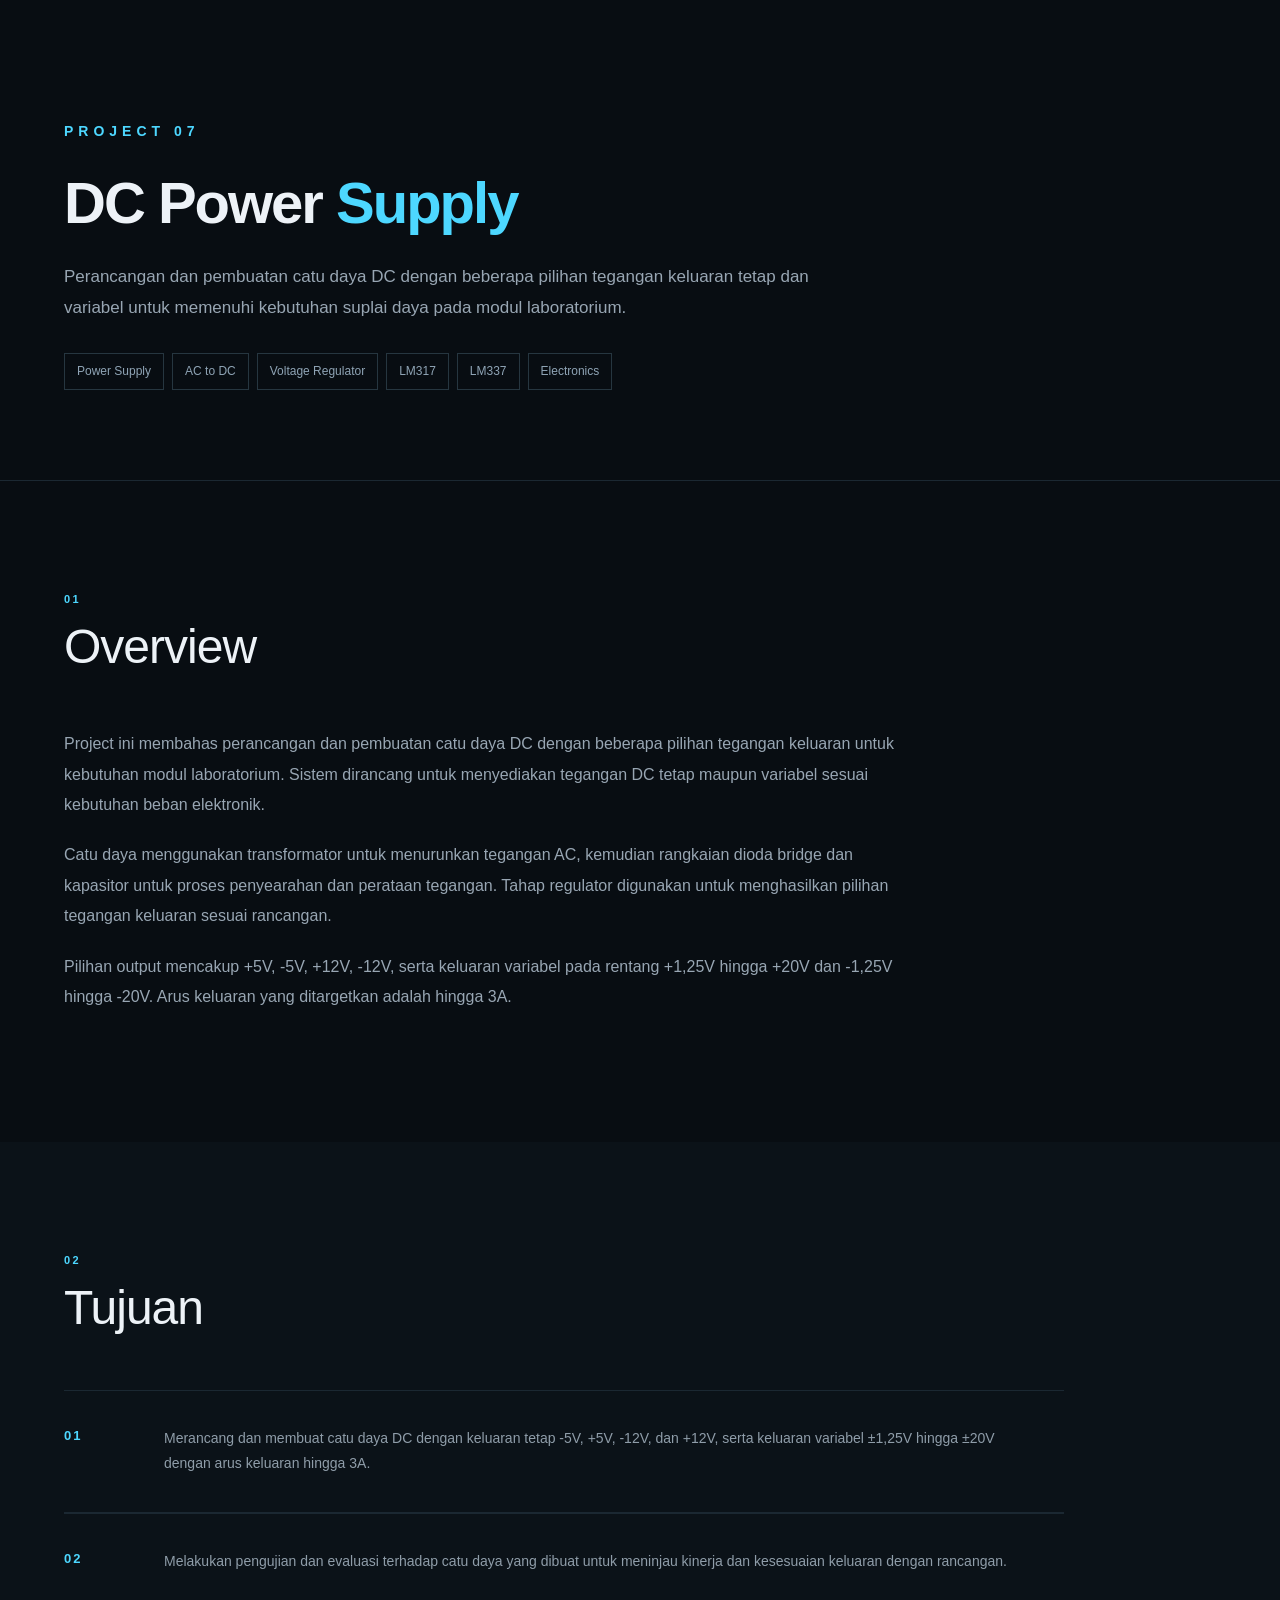
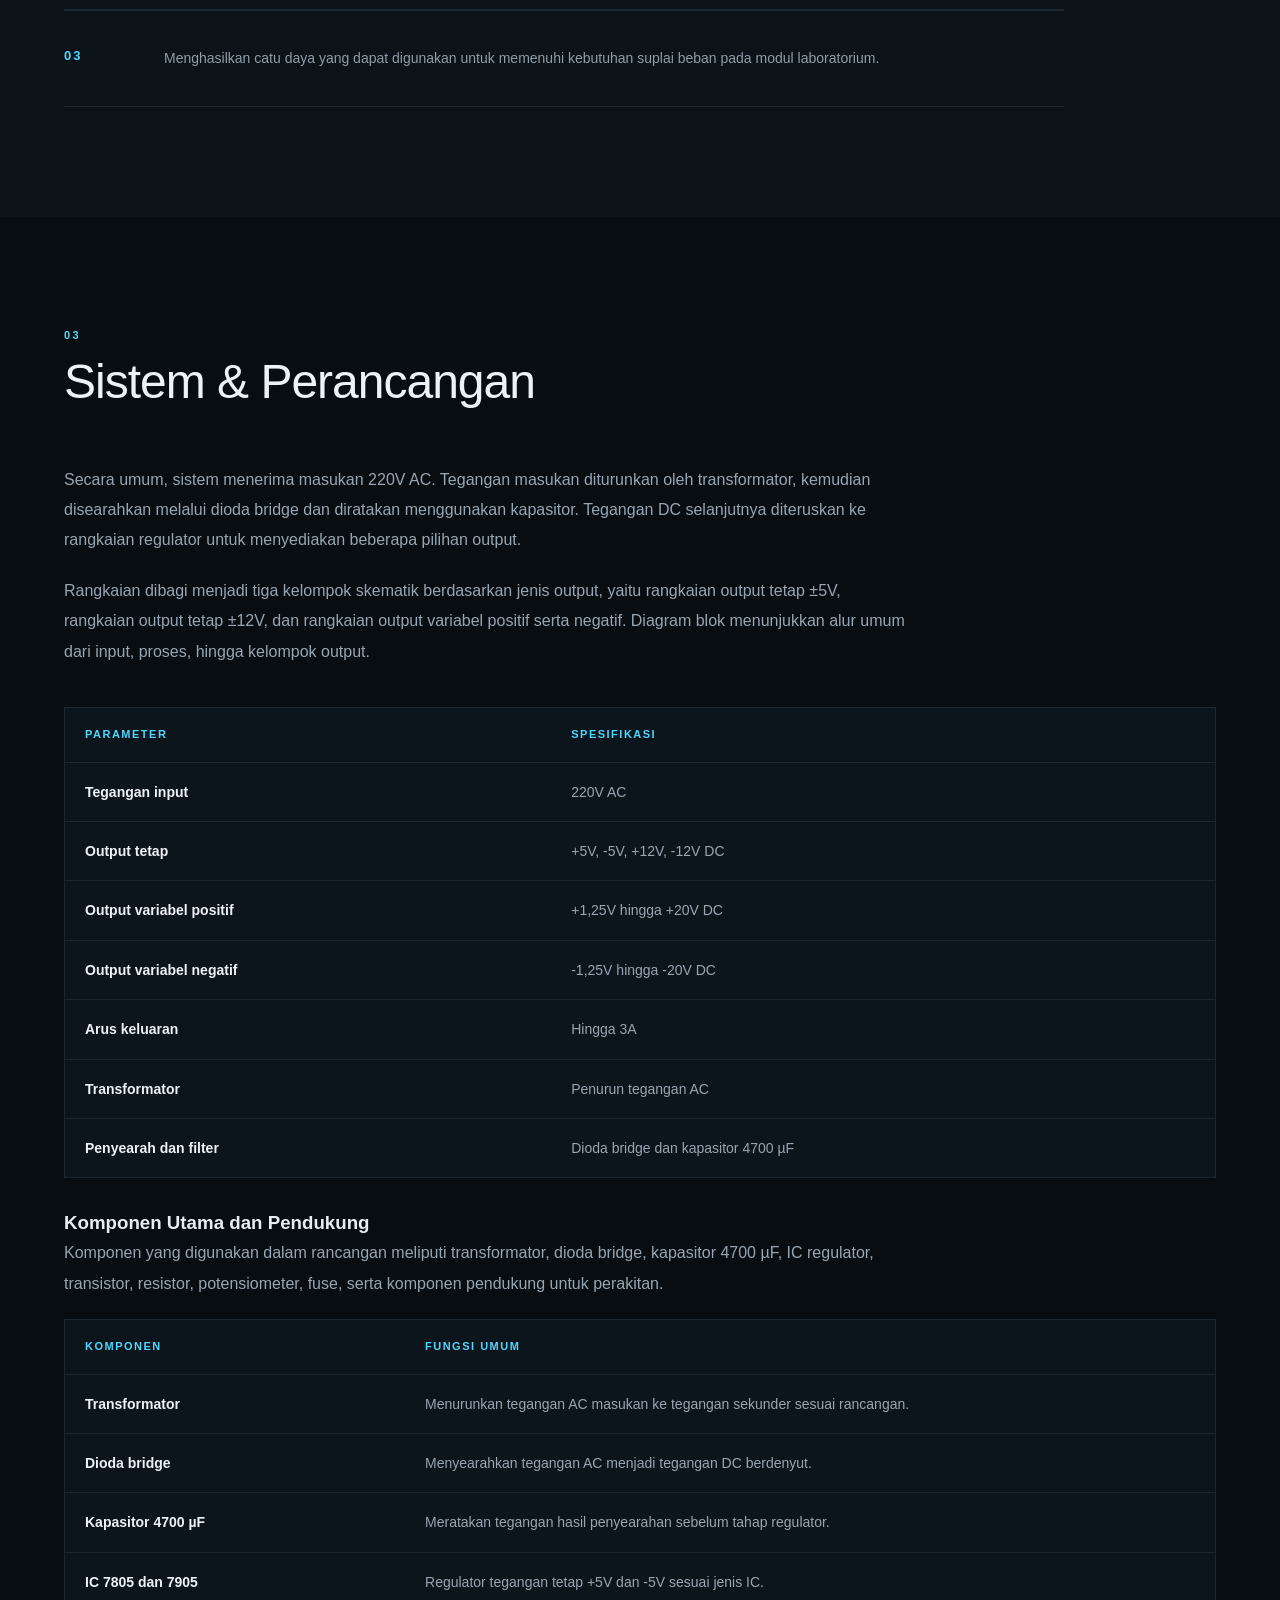
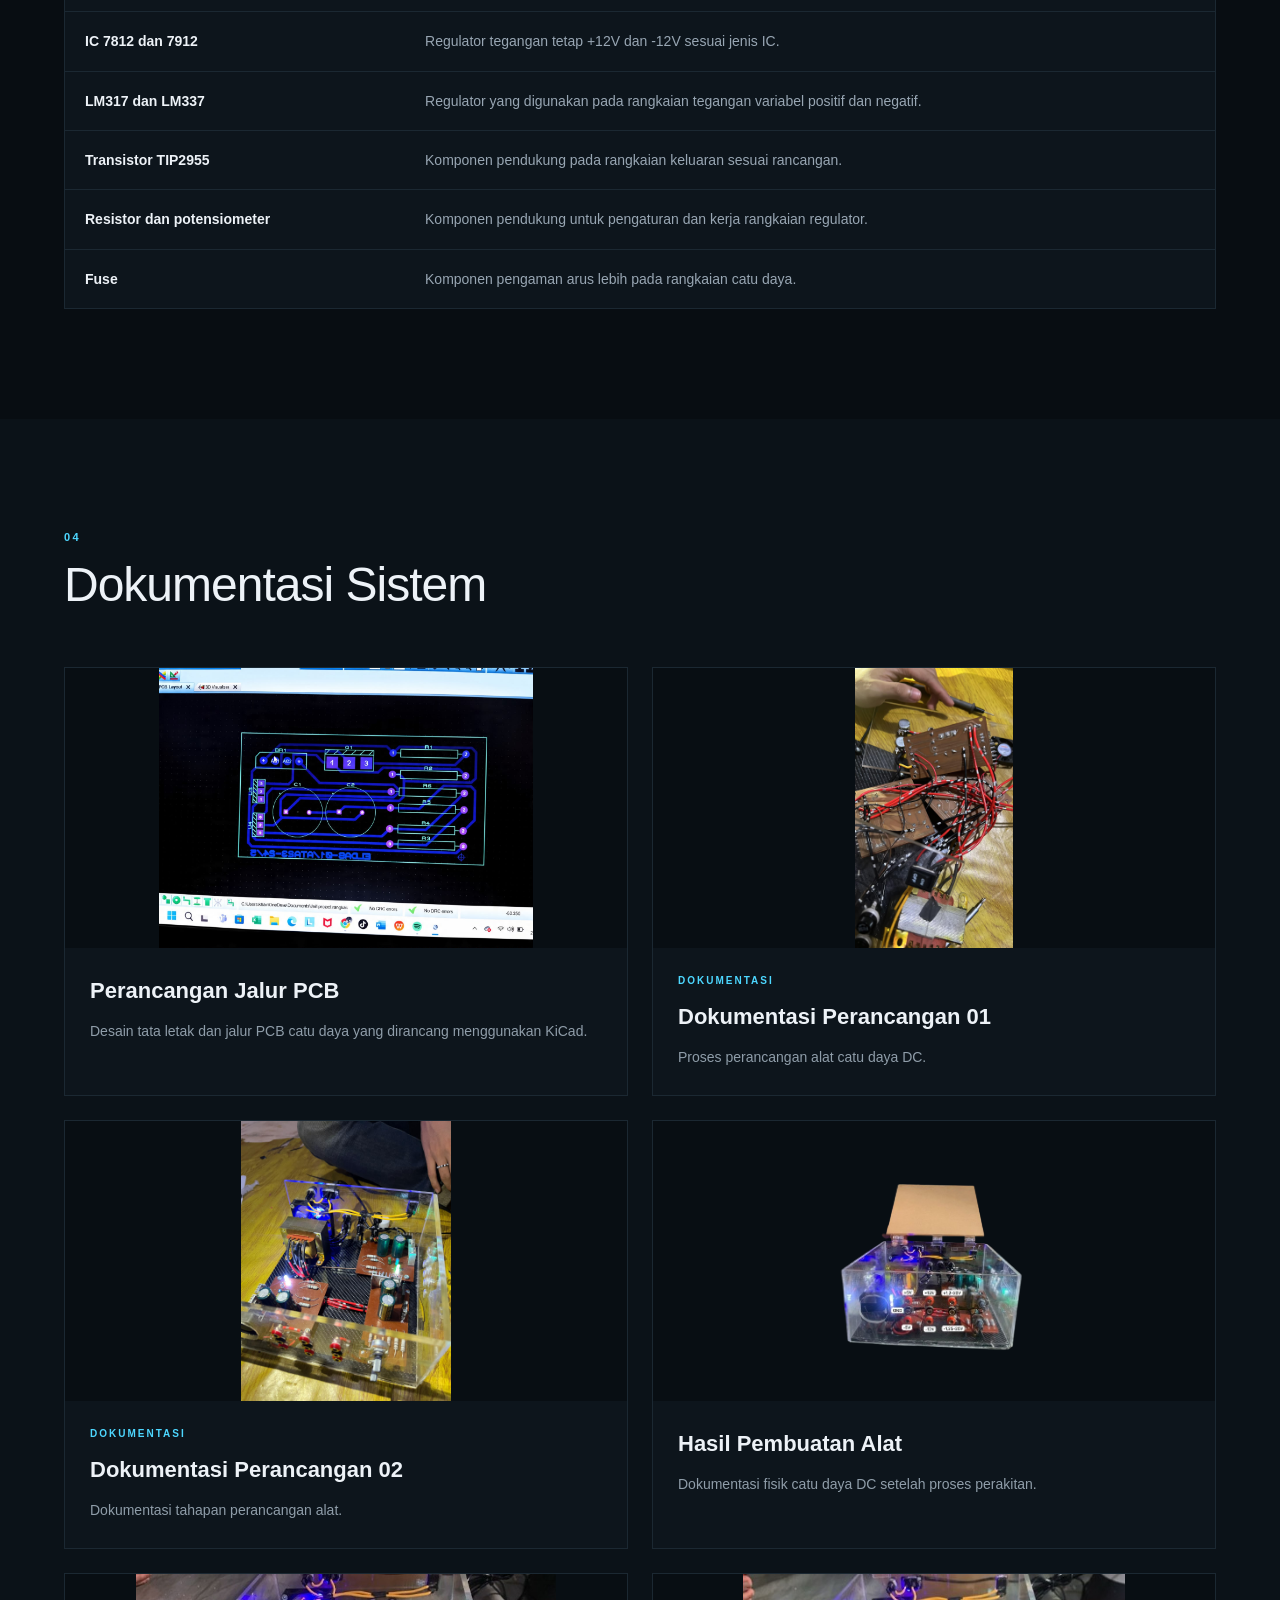
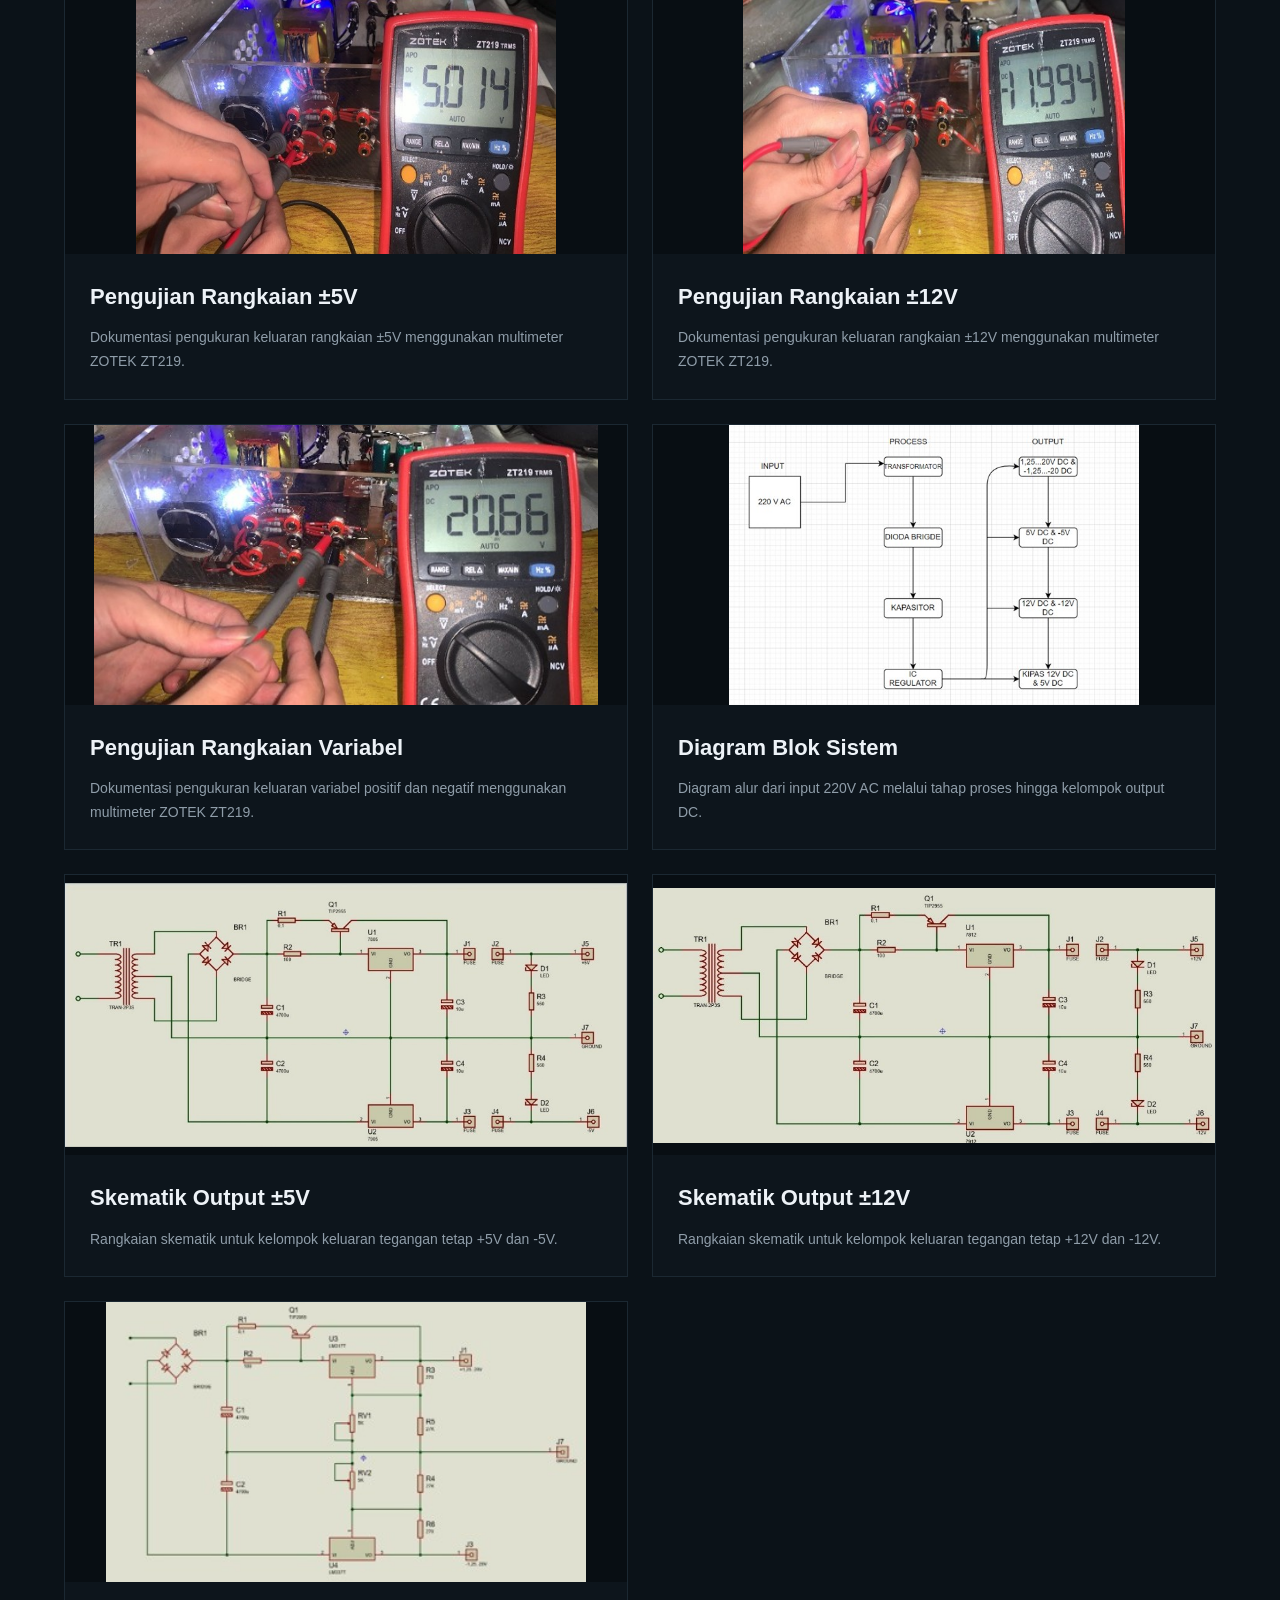
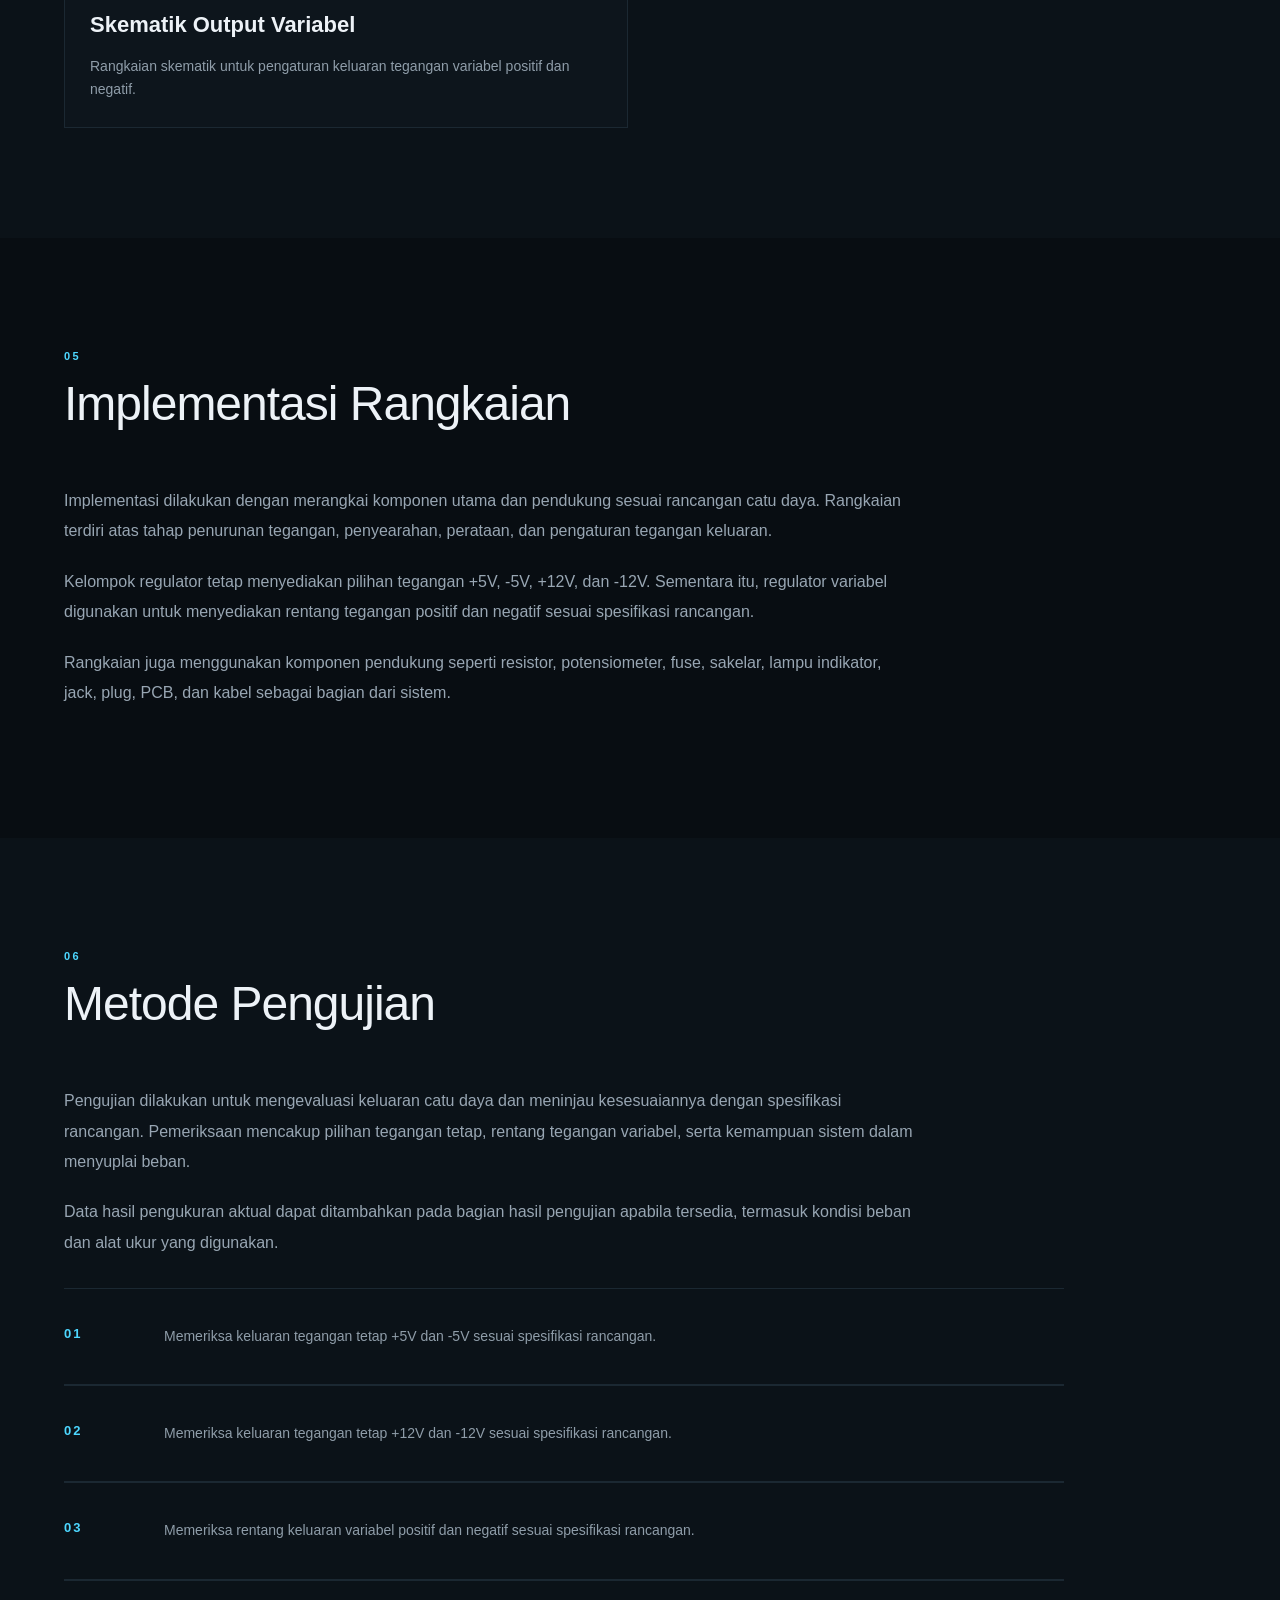
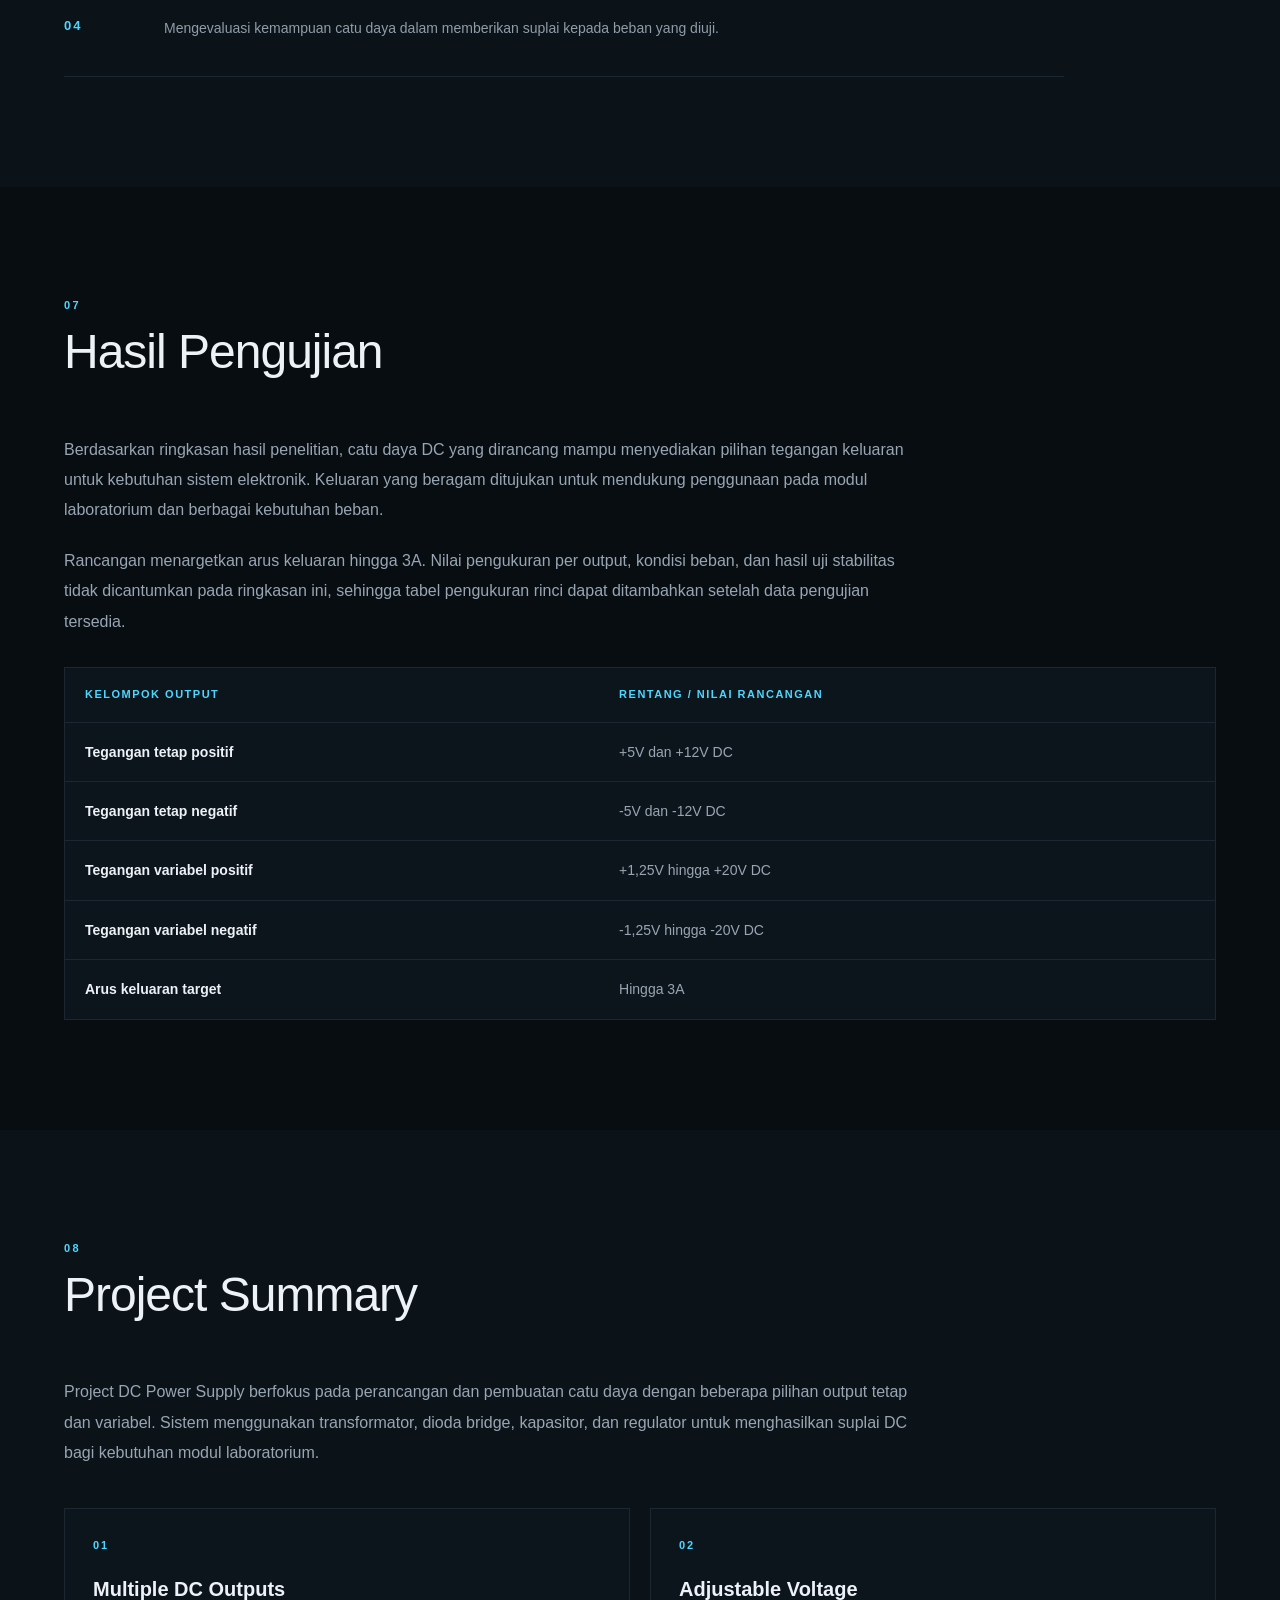
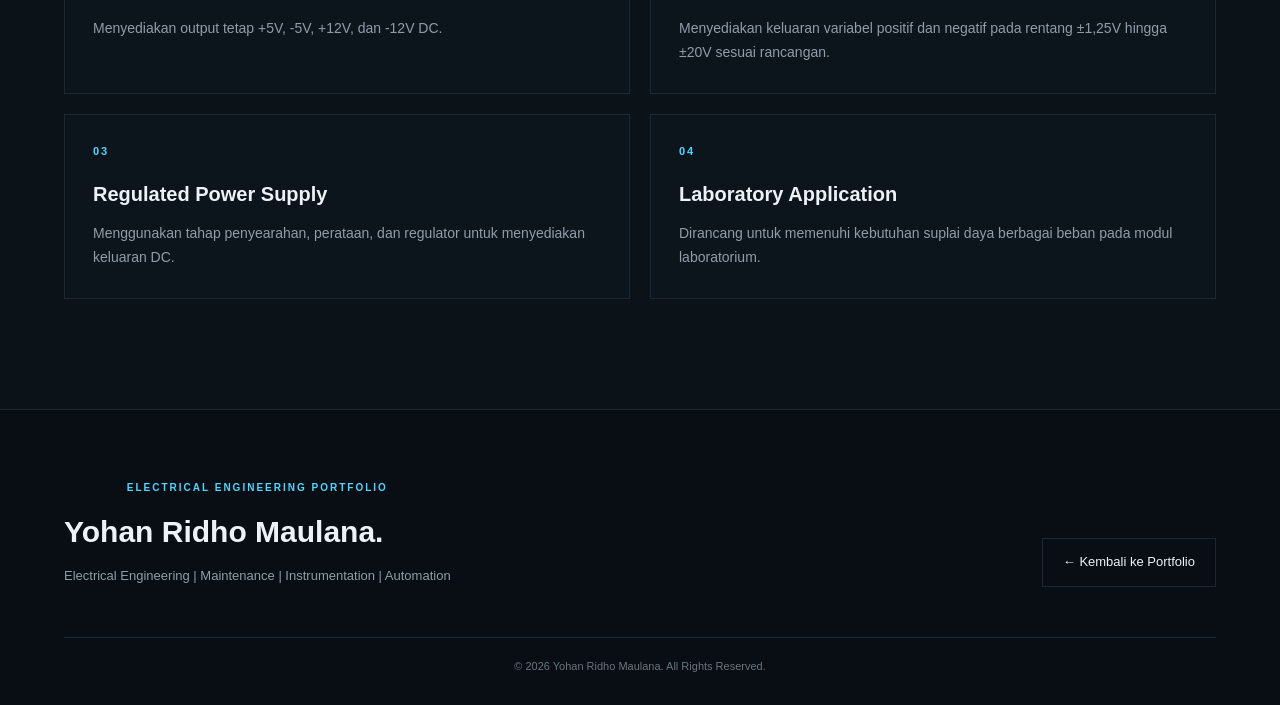
==== project-07.html @ 8fb3f078 "Upload website portfolio" ====
<!DOCTYPE html>
<html lang="id">

<head>
    <meta charset="UTF-8">
    <meta name="viewport" content="width=device-width, initial-scale=1.0">

    <title>Project 07 — DC Power Supply | Yohan Ridho Maulana</title>

    <link rel="stylesheet" href="style.css">
</head>

<body>

    <!-- PROJECT HERO -->
    <section class="project-detail-hero">
        <div class="container">

            <p class="eyebrow">PROJECT 07</p>

            <h1>
                DC Power
                <span>Supply</span>
            </h1>

            <p class="project-detail-intro">
                Perancangan dan pembuatan catu daya DC dengan beberapa
                pilihan tegangan keluaran tetap dan variabel untuk
                memenuhi kebutuhan suplai daya pada modul laboratorium.
            </p>

            <div class="project-detail-tags">
                <span>Power Supply</span>
                <span>AC to DC</span>
                <span>Voltage Regulator</span>
                <span>LM317</span>
                <span>LM337</span>
                <span>Electronics</span>
            </div>

        </div>
    </section>


    <!-- 01 OVERVIEW -->
    <section class="project-detail-section">
        <div class="container">

            <div class="section-heading">
                <p class="section-number">01</p>
                <h2>Overview</h2>
            </div>

            <div class="project-detail-content">

                <p>
                    Project ini membahas perancangan dan pembuatan catu
                    daya DC dengan beberapa pilihan tegangan keluaran
                    untuk kebutuhan modul laboratorium. Sistem dirancang
                    untuk menyediakan tegangan DC tetap maupun variabel
                    sesuai kebutuhan beban elektronik.
                </p>

                <p>
                    Catu daya menggunakan transformator untuk menurunkan
                    tegangan AC, kemudian rangkaian dioda bridge dan
                    kapasitor untuk proses penyearahan dan perataan
                    tegangan. Tahap regulator digunakan untuk menghasilkan
                    pilihan tegangan keluaran sesuai rancangan.
                </p>

                <p>
                    Pilihan output mencakup +5V, -5V, +12V, -12V, serta
                    keluaran variabel pada rentang +1,25V hingga +20V
                    dan -1,25V hingga -20V. Arus keluaran yang ditargetkan
                    adalah hingga 3A.
                </p>

            </div>

        </div>
    </section>


    <!-- 02 TUJUAN -->
    <section class="project-detail-section project-detail-dark">
        <div class="container">

            <div class="section-heading">
                <p class="section-number">02</p>
                <h2>Tujuan</h2>
            </div>

            <div class="detail-list">

                <div class="detail-item">
                    <span>01</span>
                    <p>
                        Merancang dan membuat catu daya DC dengan
                        keluaran tetap -5V, +5V, -12V, dan +12V,
                        serta keluaran variabel ±1,25V hingga ±20V
                        dengan arus keluaran hingga 3A.
                    </p>
                </div>

                <div class="detail-item">
                    <span>02</span>
                    <p>
                        Melakukan pengujian dan evaluasi terhadap
                        catu daya yang dibuat untuk meninjau kinerja
                        dan kesesuaian keluaran dengan rancangan.
                    </p>
                </div>

                <div class="detail-item">
                    <span>03</span>
                    <p>
                        Menghasilkan catu daya yang dapat digunakan
                        untuk memenuhi kebutuhan suplai beban pada
                        modul laboratorium.
                    </p>
                </div>

            </div>

        </div>
    </section>


    <!-- 03 SISTEM & PERANCANGAN -->
    <section class="project-detail-section">
        <div class="container">

            <div class="section-heading">
                <p class="section-number">03</p>
                <h2>Sistem & Perancangan</h2>
            </div>

            <div class="project-detail-content">

                <p>
                    Secara umum, sistem menerima masukan 220V AC.
                    Tegangan masukan diturunkan oleh transformator,
                    kemudian disearahkan melalui dioda bridge dan
                    diratakan menggunakan kapasitor. Tegangan DC
                    selanjutnya diteruskan ke rangkaian regulator
                    untuk menyediakan beberapa pilihan output.
                </p>

                <p>
                    Rangkaian dibagi menjadi tiga kelompok skematik
                    berdasarkan jenis output, yaitu rangkaian output
                    tetap ±5V, rangkaian output tetap ±12V, dan
                    rangkaian output variabel positif serta negatif.
                    Diagram blok menunjukkan alur umum dari input,
                    proses, hingga kelompok output.
                </p>

            </div>

            <div class="parameter-table-wrapper" style="margin-top: 40px;">
                <table class="parameter-table">

                    <thead>
                        <tr>
                            <th>Parameter</th>
                            <th>Spesifikasi</th>
                        </tr>
                    </thead>

                    <tbody>
                        <tr>
                            <td>Tegangan input</td>
                            <td>220V AC</td>
                        </tr>

                        <tr>
                            <td>Output tetap</td>
                            <td>+5V, -5V, +12V, -12V DC</td>
                        </tr>

                        <tr>
                            <td>Output variabel positif</td>
                            <td>+1,25V hingga +20V DC</td>
                        </tr>

                        <tr>
                            <td>Output variabel negatif</td>
                            <td>-1,25V hingga -20V DC</td>
                        </tr>

                        <tr>
                            <td>Arus keluaran</td>
                            <td>Hingga 3A</td>
                        </tr>

                        <tr>
                            <td>Transformator</td>
                            <td>Penurun tegangan AC</td>
                        </tr>

                        <tr>
                            <td>Penyearah dan filter</td>
                            <td>Dioda bridge dan kapasitor 4700 µF</td>
                        </tr>

                    </tbody>

                </table>
            </div>

            <div class="project-detail-content" style="margin-top: 30px;">
                <h3>Komponen Utama dan Pendukung</h3>

                <p>
                    Komponen yang digunakan dalam rancangan meliputi
                    transformator, dioda bridge, kapasitor 4700 µF,
                    IC regulator, transistor, resistor, potensiometer,
                    fuse, serta komponen pendukung untuk perakitan.
                </p>
            </div>

            <div class="parameter-table-wrapper" style="margin-top: 20px;">
                <table class="parameter-table">

                    <thead>
                        <tr>
                            <th>Komponen</th>
                            <th>Fungsi Umum</th>
                        </tr>
                    </thead>

                    <tbody>
                        <tr>
                            <td>Transformator</td>
                            <td>
                                Menurunkan tegangan AC masukan ke
                                tegangan sekunder sesuai rancangan.
                            </td>
                        </tr>

                        <tr>
                            <td>Dioda bridge</td>
                            <td>
                                Menyearahkan tegangan AC menjadi
                                tegangan DC berdenyut.
                            </td>
                        </tr>

                        <tr>
                            <td>Kapasitor 4700 µF</td>
                            <td>
                                Meratakan tegangan hasil penyearahan
                                sebelum tahap regulator.
                            </td>
                        </tr>

                        <tr>
                            <td>IC 7805 dan 7905</td>
                            <td>
                                Regulator tegangan tetap +5V dan -5V
                                sesuai jenis IC.
                            </td>
                        </tr>

                        <tr>
                            <td>IC 7812 dan 7912</td>
                            <td>
                                Regulator tegangan tetap +12V dan -12V
                                sesuai jenis IC.
                            </td>
                        </tr>

                        <tr>
                            <td>LM317 dan LM337</td>
                            <td>
                                Regulator yang digunakan pada
                                rangkaian tegangan variabel positif
                                dan negatif.
                            </td>
                        </tr>

                        <tr>
                            <td>Transistor TIP2955</td>
                            <td>
                                Komponen pendukung pada rangkaian
                                keluaran sesuai rancangan.
                            </td>
                        </tr>

                        <tr>
                            <td>Resistor dan potensiometer</td>
                            <td>
                                Komponen pendukung untuk pengaturan
                                dan kerja rangkaian regulator.
                            </td>
                        </tr>

                        <tr>
                            <td>Fuse</td>
                            <td>
                                Komponen pengaman arus lebih pada
                                rangkaian catu daya.
                            </td>
                        </tr>

                    </tbody>

                </table>
            </div>

        </div>
    </section>


    <!-- 04 DOKUMENTASI SISTEM -->
    <section class="project-detail-section project-detail-dark">
        <div class="container">

            <div class="section-heading">
                <p class="section-number">04</p>
                <h2>Dokumentasi Sistem</h2>
            </div>

            <div class="documentation-grid">
<!-- DESAIN JALUR PCB KICAD -->
<div class="documentation-card">
    <div class="documentation-image">
        <img
            src="images/project07/pcb-layout-kicad.jpeg"
            alt="Perancangan jalur PCB catu daya menggunakan KiCad"
        >
    </div>

    <div class="documentation-info">
        <h3>Perancangan Jalur PCB</h3>
        <p>
            Desain tata letak dan jalur PCB catu daya yang
            dirancang menggunakan KiCad.
        </p>
    </div>
</div>

<!-- DOKUMENTASI PERANCANGAN -->
<div class="documentation-card">
    <div class="documentation-image">
        <img
            src="images/project07/dokumentasi-perancangan-1.jpeg"
            alt="Dokumentasi Perancangan 01"
        >
    </div>
    <div class="documentation-info">
        <span>DOKUMENTASI</span>
        <h3>Dokumentasi Perancangan 01</h3>
        <p>Proses perancangan alat catu daya DC.</p>
    </div>
</div>

<div class="documentation-card">
    <div class="documentation-image">
        <img
            src="images/project07/dokumentasi-perancangan-2.jpeg"
            alt="Dokumentasi Perancangan 02"
        >
    </div>
    <div class="documentation-info">
        <span>DOKUMENTASI</span>
        <h3>Dokumentasi Perancangan 02</h3>
        <p>Dokumentasi tahapan perancangan alat.</p>
    </div>
</div>

<!-- FOTO ALAT -->
<div class="documentation-card">
    <div class="documentation-image">
        <img
            src="images/project07/alat-catu-daya.png"
            alt="Foto alat catu daya DC yang telah dibuat"
        >
    </div>

    <div class="documentation-info">
        <h3>Hasil Pembuatan Alat</h3>
        <p>
            Dokumentasi fisik catu daya DC setelah proses
            perakitan.
        </p>
    </div>
</div>

<!-- PENGUJIAN RANGKAIAN 1 -->
<div class="documentation-card">
    <div class="documentation-image">
        <img
            src="images/project07/uji-rangkaian-5v.jpg"
            alt="Pengujian output rangkaian catu daya dengan multimeter ZOTEK ZT219"
        >
    </div>

    <div class="documentation-info">
        <h3>Pengujian Rangkaian ±5V</h3>
        <p>
            Dokumentasi pengukuran keluaran rangkaian ±5V
            menggunakan multimeter ZOTEK ZT219.
        </p>
    </div>
</div>

<!-- PENGUJIAN RANGKAIAN 2 -->
<div class="documentation-card">
    <div class="documentation-image">
        <img
            src="images/project07/uji-rangkaian-12v.jpg"
            alt="Pengujian output rangkaian catu daya dengan multimeter ZOTEK ZT219"
        >
    </div>

    <div class="documentation-info">
        <h3>Pengujian Rangkaian ±12V</h3>
        <p>
            Dokumentasi pengukuran keluaran rangkaian ±12V
            menggunakan multimeter ZOTEK ZT219.
        </p>
    </div>
</div>

<!-- PENGUJIAN RANGKAIAN 3 -->
<div class="documentation-card">
    <div class="documentation-image">
        <img
            src="images/project07/uji-rangkaian-variabel.jpg"
            alt="Pengujian output variabel catu daya dengan multimeter ZOTEK ZT219"
        >
    </div>

    <div class="documentation-info">
        <h3>Pengujian Rangkaian Variabel</h3>
        <p>
            Dokumentasi pengukuran keluaran variabel positif
            dan negatif menggunakan multimeter ZOTEK ZT219.
        </p>
    </div>
</div>
                <!-- DIAGRAM BLOK -->
                <div class="documentation-card">
                    <div class="documentation-image">
                        <img
                            src="images/project07/diagram-blok-catu-daya.jpg"
                            alt="Diagram blok sistem catu daya DC"
                        >
                    </div>

                    <div class="documentation-info">
                        <h3>Diagram Blok Sistem</h3>
                        <p>
                            Diagram alur dari input 220V AC melalui
                            tahap proses hingga kelompok output DC.
                        </p>
                    </div>
                </div>

                <!-- SKEMATIK 1 -->
                <div class="documentation-card">
                    <div class="documentation-image">
                        <img
                            src="images/project07/skematik-output-5v.jpg"
                            alt="Skematik rangkaian output tetap plus dan minus 5 volt"
                        >
                    </div>

                    <div class="documentation-info">
                        <h3>Skematik Output ±5V</h3>
                        <p>
                            Rangkaian skematik untuk kelompok keluaran
                            tegangan tetap +5V dan -5V.
                        </p>
                    </div>
                </div>

                <!-- SKEMATIK 2 -->
                <div class="documentation-card">
                    <div class="documentation-image">
                        <img
                            src="images/project07/skematik-output-12v.jpg"
                            alt="Skematik rangkaian output tetap plus dan minus 12 volt"
                        >
                    </div>

                    <div class="documentation-info">
                        <h3>Skematik Output ±12V</h3>
                        <p>
                            Rangkaian skematik untuk kelompok keluaran
                            tegangan tetap +12V dan -12V.
                        </p>
                    </div>
                </div>

                <!-- SKEMATIK 3 -->
                <div class="documentation-card">
                    <div class="documentation-image">
                        <img
                            src="images/project07/skematik-output-variabel.jpg"
                            alt="Skematik rangkaian output tegangan variabel positif dan negatif"
                        >
                    </div>

                    <div class="documentation-info">
                        <h3>Skematik Output Variabel</h3>
                        <p>
                            Rangkaian skematik untuk pengaturan
                            keluaran tegangan variabel positif
                            dan negatif.
                        </p>
                    </div>
                </div>

            </div>

        </div>
    </section>


    <!-- 05 IMPLEMENTASI -->
    <section class="project-detail-section">
        <div class="container">

            <div class="section-heading">
                <p class="section-number">05</p>
                <h2>Implementasi Rangkaian</h2>
            </div>

            <div class="project-detail-content">

                <p>
                    Implementasi dilakukan dengan merangkai komponen
                    utama dan pendukung sesuai rancangan catu daya.
                    Rangkaian terdiri atas tahap penurunan tegangan,
                    penyearahan, perataan, dan pengaturan tegangan
                    keluaran.
                </p>

                <p>
                    Kelompok regulator tetap menyediakan pilihan
                    tegangan +5V, -5V, +12V, dan -12V. Sementara itu,
                    regulator variabel digunakan untuk menyediakan
                    rentang tegangan positif dan negatif sesuai
                    spesifikasi rancangan.
                </p>

                <p>
                    Rangkaian juga menggunakan komponen pendukung
                    seperti resistor, potensiometer, fuse, sakelar,
                    lampu indikator, jack, plug, PCB, dan kabel
                    sebagai bagian dari sistem.
                </p>

            </div>

        </div>
    </section>


    <!-- 06 METODE PENGUJIAN -->
    <section class="project-detail-section project-detail-dark">
        <div class="container">

            <div class="section-heading">
                <p class="section-number">06</p>
                <h2>Metode Pengujian</h2>
            </div>

            <div class="project-detail-content">

                <p>
                    Pengujian dilakukan untuk mengevaluasi keluaran
                    catu daya dan meninjau kesesuaiannya dengan
                    spesifikasi rancangan. Pemeriksaan mencakup
                    pilihan tegangan tetap, rentang tegangan variabel,
                    serta kemampuan sistem dalam menyuplai beban.
                </p>

                <p>
                    Data hasil pengukuran aktual dapat ditambahkan
                    pada bagian hasil pengujian apabila tersedia,
                    termasuk kondisi beban dan alat ukur yang digunakan.
                </p>

            </div>

            <div class="detail-list" style="margin-top: 30px;">

                <div class="detail-item">
                    <span>01</span>
                    <p>
                        Memeriksa keluaran tegangan tetap +5V dan -5V
                        sesuai spesifikasi rancangan.
                    </p>
                </div>

                <div class="detail-item">
                    <span>02</span>
                    <p>
                        Memeriksa keluaran tegangan tetap +12V dan -12V
                        sesuai spesifikasi rancangan.
                    </p>
                </div>

                <div class="detail-item">
                    <span>03</span>
                    <p>
                        Memeriksa rentang keluaran variabel positif
                        dan negatif sesuai spesifikasi rancangan.
                    </p>
                </div>

                <div class="detail-item">
                    <span>04</span>
                    <p>
                        Mengevaluasi kemampuan catu daya dalam
                        memberikan suplai kepada beban yang diuji.
                    </p>
                </div>

            </div>

        </div>
    </section>


    <!-- 07 HASIL PENGUJIAN -->
    <section class="project-detail-section">
        <div class="container">

            <div class="section-heading">
                <p class="section-number">07</p>
                <h2>Hasil Pengujian</h2>
            </div>

            <div class="project-detail-content">

                <p>
                    Berdasarkan ringkasan hasil penelitian, catu daya
                    DC yang dirancang mampu menyediakan pilihan
                    tegangan keluaran untuk kebutuhan sistem elektronik.
                    Keluaran yang beragam ditujukan untuk mendukung
                    penggunaan pada modul laboratorium dan berbagai
                    kebutuhan beban.
                </p>

                <p>
                    Rancangan menargetkan arus keluaran hingga 3A.
                    Nilai pengukuran per output, kondisi beban, dan
                    hasil uji stabilitas tidak dicantumkan pada
                    ringkasan ini, sehingga tabel pengukuran rinci
                    dapat ditambahkan setelah data pengujian tersedia.
                </p>

            </div>

            <div class="parameter-table-wrapper" style="margin-top: 30px;">
                <table class="parameter-table">

                    <thead>
                        <tr>
                            <th>Kelompok Output</th>
                            <th>Rentang / Nilai Rancangan</th>
                        </tr>
                    </thead>

                    <tbody>
                        <tr>
                            <td>Tegangan tetap positif</td>
                            <td>+5V dan +12V DC</td>
                        </tr>

                        <tr>
                            <td>Tegangan tetap negatif</td>
                            <td>-5V dan -12V DC</td>
                        </tr>

                        <tr>
                            <td>Tegangan variabel positif</td>
                            <td>+1,25V hingga +20V DC</td>
                        </tr>

                        <tr>
                            <td>Tegangan variabel negatif</td>
                            <td>-1,25V hingga -20V DC</td>
                        </tr>

                        <tr>
                            <td>Arus keluaran target</td>
                            <td>Hingga 3A</td>
                        </tr>
                    </tbody>

                </table>
            </div>

        </div>
    </section>


    <!-- 08 PROJECT SUMMARY -->
    <section class="project-detail-section project-detail-dark">
        <div class="container">

            <div class="section-heading">
                <p class="section-number">08</p>
                <h2>Project Summary</h2>
            </div>

            <div class="project-detail-content">

                <p>
                    Project DC Power Supply berfokus pada perancangan
                    dan pembuatan catu daya dengan beberapa pilihan
                    output tetap dan variabel. Sistem menggunakan
                    transformator, dioda bridge, kapasitor, dan
                    regulator untuk menghasilkan suplai DC bagi
                    kebutuhan modul laboratorium.
                </p>

            </div>

            <div class="summary-points">

                <div class="summary-point">
                    <span>01</span>
                    <div>
                        <h3>Multiple DC Outputs</h3>
                        <p>
                            Menyediakan output tetap +5V, -5V,
                            +12V, dan -12V DC.
                        </p>
                    </div>
                </div>

                <div class="summary-point">
                    <span>02</span>
                    <div>
                        <h3>Adjustable Voltage</h3>
                        <p>
                            Menyediakan keluaran variabel positif
                            dan negatif pada rentang ±1,25V hingga
                            ±20V sesuai rancangan.
                        </p>
                    </div>
                </div>

                <div class="summary-point">
                    <span>03</span>
                    <div>
                        <h3>Regulated Power Supply</h3>
                        <p>
                            Menggunakan tahap penyearahan,
                            perataan, dan regulator untuk
                            menyediakan keluaran DC.
                        </p>
                    </div>
                </div>

                <div class="summary-point">
                    <span>04</span>
                    <div>
                        <h3>Laboratory Application</h3>
                        <p>
                            Dirancang untuk memenuhi kebutuhan
                            suplai daya berbagai beban pada
                            modul laboratorium.
                        </p>
                    </div>
                </div>

            </div>

        </div>
    </section>


    <!-- FOOTER -->
    <footer class="project-footer">
        <div class="container">

            <div class="project-footer-content">

                <div>
                    <p class="project-footer-label">
                        ELECTRICAL ENGINEERING PORTFOLIO
                    </p>

                    <h2>
                        Yohan Ridho Maulana.
                    </h2>

                    <p>
                        Electrical Engineering | Maintenance |
                        Instrumentation | Automation
                    </p>
                </div>

                <a href="index.html" class="project-back">
                    ← Kembali ke Portfolio
                </a>

            </div>

            <div class="project-footer-bottom">
                <p>
                    © 2026 Yohan Ridho Maulana. All Rights Reserved.
                </p>
            </div>

        </div>
    </footer>

</body>
</html>
---- style.css ----
/* =====================================================
   PORTOFOLIO STYLE.CSS — dirapikan + hero visual didesain ulang
===================================================== */


/* =====================================================
   RESET
===================================================== */

* {
    margin: 0;
    padding: 0;
    box-sizing: border-box;
}

html {
    scroll-behavior: smooth;
}

body {
    font-family: Arial, Helvetica, sans-serif;
    background: #080d12;
    color: #e8edf2;
    line-height: 1.6;
}

a {
    color: inherit;
    text-decoration: none;
}

.container {
    width: 90%;
    max-width: 1200px;
    margin: auto;
}

/* =====================================================
   NAVBAR
===================================================== */

.navbar {
    position: sticky;
    top: 0;
    z-index: 1000;
    background: rgba(8, 13, 18, 0.92);
    border-bottom: 1px solid rgba(255, 255, 255, 0.08);
    backdrop-filter: blur(12px);
}

.nav-container {
    height: 86px;
    display: flex;
    align-items: center;
    justify-content: space-between;
}

.logo {
    font-size: 25px;
    font-weight: 800;
    letter-spacing: 2px;
}

.logo span {
    color: #4dd7ff;
}

nav {
    display: flex;
    align-items: center;
    justify-content: flex-end;
    gap: 28px;
    flex-wrap: wrap;
}

nav a {
    color: #aeb9c5;
    font-size: 14px;
    white-space: nowrap;
    transition: 0.3s;
}

nav a:hover {
    color: #4dd7ff;
}

/* =====================================================
   HERO
===================================================== */

.hero {
    min-height: calc(100vh - 86px);
    display: flex;
    align-items: center;
    position: relative;
    overflow: hidden;
    background:
    radial-gradient(
    circle at 75% 45%,
    rgba(39, 170, 210, 0.12),
    transparent 30%
    ),
    linear-gradient(
    135deg,
    #080d12 0%,
    #0b141b 55%,
    #071016 100%
    );
}

/* subtle engineering grid */

.hero::before {
    content: "";
    position: absolute;
    inset: 0;
    background-image:
    linear-gradient(
    rgba(255, 255, 255, 0.025) 1px,
    transparent 1px
    ),
    linear-gradient(
    90deg,
    rgba(255, 255, 255, 0.025) 1px,
    transparent 1px
    );
    background-size: 50px 50px;
    mask-image: linear-gradient(
    to right,
    black,
    transparent 80%
    );
    pointer-events: none;
}

.hero-content {
    position: relative;
    z-index: 2;
    display: grid;
    grid-template-columns: 1.2fr 0.8fr;
    align-items: center;
    gap: 70px;
}

.hero-text {
    text-align: left;
}

/* small title */

.eyebrow {
    color: #4dd7ff;
    font-size: 14px;
    font-weight: 700;
    letter-spacing: 5px;
    margin-bottom: 28px;
}

/* main name */

.hero h1 {
    font-size: clamp(64px, 7vw, 100px);
    line-height: 0.92;
    font-weight: 800;
    letter-spacing: -4px;
    color: #edf2f7;
    margin-bottom: 35px;
}

.hero h1 span {
    color: #4dd7ff;
}

/* professional title */

.hero h2 {
    font-size: 21px;
    font-weight: 400;
    color: #d7e0e8;
    margin-bottom: 28px;
}

.hero h2 span {
    color: #4dd7ff;
    margin: 0 5px;
}

/* description */

.hero-description {
    max-width: 690px;
    font-size: 17px;
    line-height: 1.8;
    color: #91a0ae;
    margin-bottom: 35px;
}

/* =====================================================
   HERO VISUAL — ELECTRONIC / PCB BACKGROUND
===================================================== */

.hero-visual {

    position: relative;

    width: 100%;
    height: 560px;

    display: flex;
    align-items: center;
    justify-content: center;

    overflow: hidden;
}


/* =====================================================
   ELECTRONIC BACKGROUND
===================================================== */

.electronic-bg {

    position: absolute;

    inset: 0;

    z-index: 1;

    pointer-events: none;

    display: flex;

    align-items: center;
    justify-content: center;
}


/* =====================================================
   CENTRAL ELECTRONIC GLOW
===================================================== */

.electronic-glow {

    position: absolute;

    width: 430px;
    height: 430px;

    border-radius: 50%;

    background:
        radial-gradient(
            circle,
            rgba(77, 215, 255, 0.14),
            rgba(77, 215, 255, 0.05) 40%,
            transparent 72%
        );

    filter: blur(8px);

    z-index: 0;
}


/* =====================================================
   PCB FRAME
===================================================== */

.pcb-frame {

    position: absolute;

    border: 1px solid rgba(77, 215, 255, 0.18);

    transform: rotate(45deg);

}


/* FRAME LUAR */

.frame-outer {

    width: 390px;
    height: 390px;

    opacity: 0.7;
}


/* FRAME DALAM */

.frame-inner {

    width: 275px;
    height: 275px;

    border-color: rgba(77, 215, 255, 0.28);

    opacity: 0.8;
}


/* =====================================================
   PCB CIRCUIT TRACE
===================================================== */

.pcb-trace {

    position: absolute;

    height: 2px;

    background: #4dd7ff;

    opacity: 0.65;

    box-shadow:
        0 0 6px rgba(77, 215, 255, 0.7),
        0 0 14px rgba(77, 215, 255, 0.25);

}


/* TRACE 1 — KIRI ATAS */

.trace-1 {

    width: 105px;

    top: 105px;
    left: 95px;

    transform: rotate(25deg);

}


/* TRACE 2 — KANAN ATAS */

.trace-2 {

    width: 125px;

    top: 125px;
    right: 65px;

    transform: rotate(-28deg);

}


/* TRACE 3 — KIRI BAWAH */

.trace-3 {

    width: 115px;

    bottom: 105px;
    left: 75px;

    transform: rotate(-25deg);

}


/* TRACE 4 — KANAN BAWAH */

.trace-4 {

    width: 105px;

    bottom: 95px;
    right: 75px;

    transform: rotate(28deg);

}


/* =====================================================
   PCB CONNECTION NODES
===================================================== */

.pcb-node {

    position: absolute;

    width: 7px;
    height: 7px;

    border-radius: 50%;

    background: #4dd7ff;

    box-shadow:
        0 0 7px #4dd7ff,
        0 0 18px rgba(77, 215, 255, 0.7);

}


/* NODE 1 */

.pcb-node-1 {

    top: 95px;
    left: 90px;

}


/* NODE 2 */

.pcb-node-2 {

    top: 118px;
    right: 58px;

}


/* NODE 3 */

.pcb-node-3 {

    bottom: 98px;
    left: 70px;

}


/* NODE 4 */

.pcb-node-4 {

    bottom: 88px;
    right: 68px;

}


/* =====================================================
   ELECTRONIC COMPONENT — RESISTOR
===================================================== */

.component {

    position: absolute;

    display: flex;

    align-items: center;

}


/* resistor body */

.resistor {

    width: 55px;
    height: 18px;

    top: 165px;
    right: 55px;

    transform: rotate(-25deg);

}


/* resistor body */

.resistor span:nth-child(2) {

    width: 28px;
    height: 12px;

    border: 1px solid #4dd7ff;

    background: rgba(77, 215, 255, 0.04);

}


/* resistor connection */

.resistor::before,
.resistor::after {

    content: "";

    width: 14px;
    height: 1px;

    background: #4dd7ff;

    box-shadow: 0 0 5px rgba(77, 215, 255, 0.7);

}


/* resistor bands */

.resistor span:nth-child(1),
.resistor span:nth-child(3) {

    display: none;

}


/* =====================================================
   ELECTRONIC COMPONENT — CAPACITOR
===================================================== */

.capacitor {

    width: 45px;
    height: 30px;

    bottom: 150px;
    left: 55px;

    transform: rotate(25deg);

}


/* capacitor plates */

.capacitor span {

    width: 2px;
    height: 28px;

    background: #4dd7ff;

    box-shadow:
        0 0 6px rgba(77, 215, 255, 0.7);

}


/* capacitor connection */

.capacitor::before,
.capacitor::after {

    content: "";

    position: absolute;

    width: 18px;
    height: 1px;

    background: #4dd7ff;

}


.capacitor::before {

    left: -18px;

}


.capacitor::after {

    right: -18px;

}


/* =====================================================
   SUBTLE PCB DOTS
===================================================== */

.electronic-bg::after {

    content: "";

    position: absolute;

    width: 330px;
    height: 330px;

    background-image:
        radial-gradient(
            rgba(77, 215, 255, 0.35) 1px,
            transparent 1px
        );

    background-size: 24px 24px;

    opacity: 0.18;

    -webkit-mask-image:
        radial-gradient(
            circle,
            black 20%,
            transparent 70%
        );

    mask-image:
        radial-gradient(
            circle,
            black 20%,
            transparent 70%
        );

}

/* =====================================================
   PROFILE FRAME
===================================================== */

.profile-frame {
    position: relative;
    z-index: 5;
    width: 380px;
    padding: 18px;
    background: linear-gradient(180deg, rgba(13, 21, 28, 0.55), rgba(13, 21, 28, 0.15));
    border: 1px solid rgba(77, 215, 255, 0.22);
    backdrop-filter: blur(2px);
}

/* empat sudut bracket ala viewfinder kamera */

.frame-corner {
    position: absolute;
    width: 22px;
    height: 22px;
    border: 2px solid #4dd7ff;
}

.corner-tl {
    top: -1px;
    left: -1px;
    border-right: none;
    border-bottom: none;
}

.corner-tr {
    top: -1px;
    right: -1px;
    border-left: none;
    border-bottom: none;
}

.corner-bl {
    bottom: -1px;
    left: -1px;
    border-right: none;
    border-top: none;
}

.corner-br {
    bottom: -1px;
    right: -1px;
    border-left: none;
    border-top: none;
}

/* foto profil */

.profile-image {
    width: 100%;
    height: auto;
    object-fit: contain;
    object-position: center;
    display: block;
    filter:
    drop-shadow(0 20px 35px rgba(0, 0, 0, 0.35))
    drop-shadow(0 0 25px rgba(77, 215, 255, 0.1));
}

/* =====================================================
   HERO PROFILE — RESPONSIVE
===================================================== */

@media (max-width: 1000px) {

    .contact-links {
        grid-template-columns: repeat(2, minmax(0, 1fr));
    }

    .hero-content {
        grid-template-columns: 1fr;
        gap: 40px;
    }

    .hero-visual {
        height: 500px;
    }

    /* frame foto menyesuaikan di layar tablet */

    .profile-frame {
        width: 320px;
    }

}

@media (max-width: 800px) {

    .project-grid {
        grid-template-columns: 1fr;
        gap: 20px;
    }

    .project-card {
        padding: 30px;
        min-height: auto;
    }

    .project-number {
        top: 25px;
        right: 25px;
        font-size: 40px;
    }

    .project-card h3 {
        font-size: 24px;
    }

    .project-spec {
        grid-template-columns: 1fr;
        gap: 8px;
    }

    .spec-label {
        padding-top: 0;
    }

    .experience-header {
        flex-direction: column;
        gap: 10px;
    }

    .experience-date {
        white-space: normal;
    }

    .certification-grid {
        grid-template-columns: 1fr;
    }

    .about-layout {
        grid-template-columns: 1fr;
        gap: 50px;
    }

    .about-profile {
        border-left: none;
        border-top: 1px solid #26343e;
        padding-left: 0;
        padding-top: 30px;
    }

    .project-card:last-child {
        grid-column: span 1;
    }

    .project-card,
    .project-card:last-child {
        grid-column: auto;
    }

}

/* =====================================================
   BUTTON
===================================================== */

.hero-buttons {
    display: flex;
    gap: 15px;
}

.btn {
    display: inline-flex;
    align-items: center;
    justify-content: center;
    padding: 13px 25px;
    min-width: 150px;
    font-size: 14px;
    font-weight: 700;
    border-radius: 2px;
    transition: 0.3s;
}

.btn-primary {
    background: #4dd7ff;
    color: #071016;
}

.btn-primary:hover {
    background: #82e5ff;
    transform: translateY(-2px);
}

.btn-secondary {
    border: 1px solid #35434f;
    color: #e8edf2;
}

.btn-secondary:hover {
    border-color: #4dd7ff;
    color: #4dd7ff;
    transform: translateY(-2px);
}

/* =====================================================
   GENERAL SECTION
===================================================== */

.section {
    padding: 110px 0;
    background: #0b1117;
}

.section-dark {
    background: #080d12;
}

.section-heading {
    margin-bottom: 55px;
}

.section-number {
    color: #4dd7ff;
    font-size: 12px;
    font-weight: 700;
    letter-spacing: 4px;
    margin-bottom: 10px;
}

.section-heading h2 {
    font-size: 44px;
    line-height: 1.1;
    color: #edf2f7;
    letter-spacing: -1px;
}

/* =====================================================
   ABOUT
===================================================== */

.about-content {
    max-width: 850px;
}

.about-content p {
    color: #98a6b3;
    font-size: 17px;
    line-height: 1.8;
    margin-bottom: 25px;
}

.about-content strong {
    color: #e8edf2;
}

.about-content h3 {
    font-size: 25px;
    color: #edf2f7;
    margin-bottom: 10px;
}

/* =====================================================
   SKILLS
===================================================== */

.skills-grid {
    display: grid;
    grid-template-columns:
    repeat(4, 1fr);
    gap: 18px;
}

.skill-card {
    position: relative;
    min-height: 230px;
    padding: 30px;
    background: #0e161e;
    border: 1px solid #1c2933;
    transition: 0.3s;
}

.skill-card:hover {
    border-color: rgba(77, 215, 255, 0.5);
    transform: translateY(-5px);
}

.skill-card > span {
    color: #4dd7ff;
    font-size: 12px;
    letter-spacing: 2px;
}

.skill-card h3 {
    font-size: 22px;
    color: #edf2f7;
    margin: 35px 0 15px;
}

.skill-card p {
    color: #8e9ba8;
    font-size: 14px;
    line-height: 1.7;
}

/* =====================================================
   PROJECT
===================================================== */

/* =====================================================
   PROJECT
===================================================== */

.project-grid {
    display: grid;
    grid-template-columns: repeat(2, minmax(0, 1fr));
    gap: 24px;
    width: 100%;
}

/* =====================================================
   PROJECT CARD
===================================================== */

.project-card {
    position: relative;
    padding: 35px;
    min-height: 320px;
    background: #0d151c;
    border: 1px solid #1b2832;
    transition: 0.3s;
    overflow: hidden;
    width: 100%;
    min-width: 0;
    grid-column: auto;
}

/* subtle futuristic line */

.project-card::before {
    content: "";
    position: absolute;
    top: 0;
    left: 0;
    width: 0;
    height: 1px;
    background: #4dd7ff;
    transition: width 0.4s ease;
}

.project-card:hover {
    border-color: rgba(77, 215, 255, 0.45);
    background: #0f1921;
    transform: translateY(-5px);
}

.project-card:hover::before {
    width: 100%;
}

/* =====================================================
   PROJECT NUMBER
===================================================== */

.project-number {
    position: absolute;
    top: 25px;
    right: 30px;
    color: #263640;
    font-size: 40px;
    line-height: 1;
    font-weight: 800;
    pointer-events: none;
}

/* =====================================================
   PROJECT CATEGORY
===================================================== */

.project-category {
    color: #4dd7ff;
    font-size: 11px;
    font-weight: 700;
    letter-spacing: 2px;
    margin-bottom: 25px;
    position: relative;
    z-index: 1;
}

/* =====================================================
   PROJECT TITLE
===================================================== */

.project-card h3 {
    color: #edf2f7;
    font-size: 28px;
    line-height: 1.25;
    font-weight: 700;
    margin-bottom: 15px;
    position: relative;
    z-index: 1;
}

/* =====================================================
   PROJECT DESCRIPTION
===================================================== */

.project-card > p:not(.project-category) {
    color: #8f9da9;
    font-size: 15px;
    line-height: 1.7;
    max-width: 500px;
    margin-bottom: 25px;
    position: relative;
    z-index: 1;
}

/* =====================================================
   PROJECT TAGS
===================================================== */

.project-tags {
    display: flex;
    flex-wrap: wrap;
    gap: 8px;
    margin-top: 10px;
    margin-bottom: 30px;
}

.project-tags span {
    display: inline-block;
    padding: 8px 12px;
    color: #8fa4b5;
    font-size: 12px;
    border: 1px solid #263640;
    background: #0b1319;
    letter-spacing: 0.5px;
}

/* =====================================================
   PROJECT SPECS
===================================================== */

.project-specs {
    display: flex;
    flex-direction: column;
    gap: 18px;
    margin-top: 25px;
    margin-bottom: 30px;
}

.project-spec {
    display: grid;
    grid-template-columns: 120px 1fr;
    align-items: start;
    gap: 15px;
}

.spec-label {
    color: #4dd7ff;
    font-size: 10px;
    font-weight: 700;
    letter-spacing: 2px;
    padding-top: 9px;
}

.spec-tags {
    display: flex;
    flex-wrap: wrap;
    gap: 8px;
}

.spec-tags span {
    display: inline-block;
    padding: 8px 12px;
    color: #8fa4b5;
    font-size: 12px;
    border: 1px solid #263640;
    background: #0b1319;
}

/* =====================================================
   PROJECT LINK
===================================================== */

.project-card a {
    display: inline-block;
    color: #4dd7ff;
    font-size: 14px;
    font-weight: 700;
    text-decoration: none;
    margin-top: auto;
    transition:
    color 0.3s ease,
    transform 0.3s ease;
}

.project-card a:hover {
    color: #9aeaff;
    transform: translateX(4px);
}

/* =====================================================
   EXPERIENCE
===================================================== */

.experience-card {
    padding: 35px;
    background: #0d151c;
    border: 1px solid #1b2832;
    transition: 0.3s;
}

.experience-card:hover {
    border-color: rgba(77, 215, 255, 0.45);
    transform: translateY(-5px);
}

/* HEADER */

.experience-header {
    display: flex;
    justify-content: space-between;
    align-items: flex-start;
    gap: 30px;
    margin-bottom: 30px;
    padding-bottom: 25px;
    border-bottom: 1px solid #1b2832;
}

.experience-header h3 {
    color: #edf2f7;
    font-size: 26px;
    margin-bottom: 8px;
}

.experience-role {
    color: #4dd7ff;
    font-size: 14px;
    font-weight: 600;
}

.experience-date {
    color: #8f9da9;
    font-size: 13px;
    white-space: nowrap;
}

/* DESCRIPTION */

.experience-content p {
    color: #98a6b3;
    font-size: 15px;
    line-height: 1.8;
    max-width: 800px;
    margin-bottom: 25px;
}

/* TAGS */

.experience-tags {
    display: flex;
    flex-wrap: wrap;
    gap: 8px;
}

.experience-tags span {
    display: inline-block;
    padding: 8px 12px;
    border: 1px solid #263640;
    color: #8fa4b5;
    font-size: 12px;
}

/* =====================================================
   CERTIFICATIONS
===================================================== */

.certification-grid {
    display: grid;
    grid-template-columns:
    repeat(2, minmax(0, 1fr));
    gap: 20px;
}

.certification-card {
    position: relative;
    padding: 30px;
    min-height: 190px;
    background: #0d151c;
    border: 1px solid #1b2832;
    transition:
    transform 0.3s ease,
    border-color 0.3s ease,
    background 0.3s ease;
}

.certification-card:hover {
    border-color: rgba(77, 215, 255, 0.45);
    background: #0f1921;
    transform: translateY(-4px);
}

/* DATE */

.certification-date {
    display: block;
    color: #4dd7ff;
    font-size: 10px;
    font-weight: 700;
    letter-spacing: 2px;
    margin-bottom: 18px;
}

/* TITLE */

.certification-card h3 {
    color: #edf2f7;
    font-size: 18px;
    line-height: 1.5;
    font-weight: 600;
    max-width: 500px;
    margin-bottom: 22px;
}

/* STATUS */

.certification-status {
    display: inline-block;
    padding: 6px 10px;
    font-size: 10px;
    font-weight: 700;
    letter-spacing: 1px;
    border: 1px solid;
}

.certification-status.completed {
    color: #8fa5b5;
    border-color: #263640;
}

.certification-status.process {
    color: #4dd7ff;
    border-color: rgba(77, 215, 255, 0.4);
}

.certification-issuer {
    color: #718391;
    font-size: 12px;
    line-height: 1.5;
    margin-bottom: 18px;
}

/* =====================================================
   CONTACT
===================================================== */

.contact-content {
    max-width: 1250px;
    margin: 0 auto;
    text-align: center;
}

.contact-content h2 {
    color: #edf2f7;
    font-size: 52px;
    margin-bottom: 20px;
}

.contact-content > p:not(.section-number) {
    color: #8f9da9;
    font-size: 16px;
    line-height: 1.8;
    max-width: 750px;
    margin: 0 auto 45px;
}

/* CONTACT CARDS */

.contact-links {
    display: grid;
    grid-template-columns: repeat(4, minmax(0, 1fr));
    gap: 16px;
    text-align: left;
}

.contact-item {
    position: relative;
    display: flex;
    align-items: center;
    gap: 16px;
    min-height: 130px;
    padding: 22px;
    background: #0d151c;
    border: 1px solid #1b2832;
    text-decoration: none;
    transition:
    transform 0.3s ease,
    border-color 0.3s ease,
    background 0.3s ease;
}

.contact-item:hover {
    transform: translateY(-5px);
    border-color: rgba(77, 215, 255, 0.45);
    background: #0f1921;
}

/* ICON */

.contact-icon {
    flex-shrink: 0;
    width: 50px;
    height: 50px;
    display: flex;
    align-items: center;
    justify-content: center;
    border: 1px solid;
    border-radius: 10px;
    font-size: 22px;
    transition:
    transform 0.3s ease,
    box-shadow 0.3s ease;
}

.contact-item:hover .contact-icon {
    transform: translateY(-2px);
}

/* BRAND COLORS */

.email-icon {
    color: #EA4335;
    border-color: rgba(234, 67, 53, 0.35);
}

.whatsapp-icon {
    color: #25D366;
    border-color: rgba(37, 211, 102, 0.35);
}

.linkedin-icon {
    color: #0A66C2;
    border-color: rgba(10, 102, 194, 0.35);
}

.github-icon {
    color: #f0f0f0;
    border-color: rgba(240, 240, 240, 0.25);
}

/* CONTACT TEXT */

.contact-info {
    display: flex;
    flex-direction: column;
    gap: 8px;
    min-width: 0;
}

.contact-label {
    color: #4dd7ff;
    font-size: 10px;
    font-weight: 700;
    letter-spacing: 2px;
    text-transform: uppercase;
}

.contact-value {
    color: #edf2f7;
    font-size: 13px;
    line-height: 1.5;
    word-break: break-word;
}

/* ARROW */

.contact-arrow {
    position: absolute;
    right: 18px;
    bottom: 16px;
    color: #4dd7ff;
    font-size: 20px;
    transition:
    transform 0.3s ease,
    color 0.3s ease;
}

.contact-item:hover .contact-arrow {
    transform: translate(3px, -3px);
    color: #9aeaff;
}

@media (max-width: 600px) {

    .contact-content h2 {
        font-size: 40px;
    }

    .contact-links {
        grid-template-columns: 1fr;
    }

}

/* =====================================================
   FOOTER
===================================================== */

footer {
    padding: 25px 0;
    border-top: 1px solid #18232c;
    background: #070b0f;
}

footer p {
    color: #63717d;
    font-size: 12px;
    text-align: center;
}

/* =====================================================
   RESPONSIVE
===================================================== */

@media (max-width: 900px) {

    .nav-container {
        height: auto;
        padding: 18px 0;
        gap: 18px;
    }

    nav {
        justify-content: center;
        gap: 16px 22px;
    }

    .hero-content {
        grid-template-columns: 1fr;
    }

    .hero-visual {
        display: none;
    }

    .skills-grid {
        grid-template-columns:
        repeat(2, 1fr);
    }

}

@media (max-width: 700px) {

    .nav-container {
        height: auto;
        padding: 20px 0;
        flex-direction: column;
        gap: 20px;
    }

    nav {
        gap: 18px;
        flex-wrap: wrap;
        justify-content: center;
    }

    .hero {
        padding: 100px 0;
    }

    .hero h1 {
        font-size: 58px;
        letter-spacing: -3px;
    }

    .hero h2 {
        font-size: 17px;
        line-height: 1.7;
    }

    .hero-buttons {
        flex-direction: column;
        align-items: flex-start;
    }

    .skills-grid {
        grid-template-columns: 1fr;
    }

    .project-grid {
        grid-template-columns: 1fr;
    }

    .section {
        padding: 80px 0;
    }

    .section-heading h2 {
        font-size: 36px;
    }

    .contact-content h2 {
        font-size: 42px;
    }

}

/* =========================
   ABOUT PROFILE
========================= */

.about-layout {
    display: grid;
    grid-template-columns: 1.25fr 0.75fr;
    gap: 80px;
    align-items: start;
}

.about-main {
    max-width: 750px;
}

.about-main p {
    color: #98a6b3;
    font-size: 17px;
    line-height: 1.85;
    margin-bottom: 25px;
}

.about-main strong {
    color: #edf2f7;
}

.about-intro {
    font-size: 24px !important;
    line-height: 1.6 !important;
    color: #cbd5df !important;
}

.about-profile {
    border-left: 1px solid #26343e;
    padding-left: 30px;
}

.profile-line {
    padding: 0 0 22px;
    margin-bottom: 22px;
    border-bottom: 1px solid #1b2730;
}

.profile-line span {
    display: block;
    color: #4dd7ff;
    font-size: 10px;
    font-weight: 700;
    letter-spacing: 2px;
    margin-bottom: 7px;
}

.profile-line strong {
    display: block;
    color: #dce4eb;
    font-size: 14px;
    font-weight: 500;
    line-height: 1.6;
}

/* =====================================================
   SKILL TAGS
===================================================== */

.skill-tags {
    display: flex;
    flex-wrap: wrap;
    gap: 7px;
    margin-top: 25px;
}

.skill-tags small {
    padding: 5px 9px;
    border: 1px solid #263640;
    color: #7f8d99;
    font-size: 10px;
    letter-spacing: 0.5px;
}

.skill-card:hover .skill-tags small {
    border-color: rgba(77, 215, 255, 0.3);
    color: #9bdff0;
}

.project-card:hover .project-tags span {
    border-color: rgba(77, 215, 255, 0.3);
    color: #9bdff0;
}

/* =====================================================
   LAST PROJECT
===================================================== */

.project-card:last-child {
    grid-column: auto;
}
/* =====================================================
   ABOUT — MOBILE RESPONSIVE
===================================================== */

@media (max-width: 800px) {

    .about-layout {
        grid-template-columns: 1fr;
        gap: 40px;
    }

    .about-main {
        max-width: 100%;
    }

    .about-profile {
        border-left: none;
        border-top: 1px solid #26343e;
        padding-left: 0;
        padding-top: 30px;
    }

}
/* =====================================================
   HERO PHOTO — MOBILE
===================================================== */

@media (max-width: 900px) {

    .hero-visual {
        display: flex;
        height: 320px;
        margin-top: 10px;
    }

    .profile-frame {
        width: 240px;
    }

}
/* =====================================================
   PROJECT DETAIL — PROJECT 01
===================================================== */

.project-detail-hero {
    padding: 120px 0 90px;
    border-bottom: 1px solid #1b2832;
}

.project-detail-hero h1 {
    max-width: 900px;
    margin-bottom: 25px;
    color: #edf2f7;
    font-size: 58px;
    line-height: 1.15;
    letter-spacing: -2px;
}

.project-detail-hero h1 span {
    color: #4dd7ff;
}

.project-detail-intro {
    max-width: 800px;
    margin-bottom: 30px;
    color: #98a6b3;
    font-size: 17px;
    line-height: 1.8;
}

.project-detail-tags {
    display: flex;
    flex-wrap: wrap;
    gap: 8px;
}

.project-detail-tags span {
    padding: 8px 12px;
    border: 1px solid #263640;
    color: #8fa4b5;
    font-size: 12px;
}


/* =====================================================
   PROJECT DETAIL SECTION
===================================================== */

.project-detail-section {
    padding: 100px 0;
}

.project-detail-dark {
    background: #0b1218;
}

.project-detail-content {
    max-width: 850px;
}

.project-detail-content p,
.project-summary p {
    margin-bottom: 20px;
    color: #98a6b3;
    font-size: 16px;
    line-height: 1.9;
}


/* =====================================================
   DETAIL LIST
===================================================== */

.detail-list {
    display: flex;
    flex-direction: column;
    gap: 20px;
    max-width: 900px;
}

.detail-item {
    display: grid;
    grid-template-columns: 60px 1fr;
    gap: 20px;
    padding: 25px 0;
    border-bottom: 1px solid #1b2832;
}

.detail-item span {
    color: #4dd7ff;
    font-size: 13px;
    font-weight: 700;
    letter-spacing: 2px;
}

.detail-item p {
    margin: 0;
    color: #98a6b3;
    font-size: 15px;
    line-height: 1.8;
}


/* =====================================================
   METHOD GRID
===================================================== */

.method-grid {
    display: grid;
    grid-template-columns: repeat(2, minmax(0, 1fr));
    gap: 20px;
}

.method-card {
    padding: 30px;
    background: #0d151c;
    border: 1px solid #1b2832;
    transition: 0.3s;
}

.method-card:hover {
    border-color: rgba(77, 215, 255, 0.45);
    transform: translateY(-4px);
}

.method-label {
    display: block;
    margin-bottom: 18px;
    color: #4dd7ff;
    font-size: 10px;
    font-weight: 700;
    letter-spacing: 2px;
}

.method-card h3 {
    margin-bottom: 12px;
    color: #edf2f7;
    font-size: 23px;
}

.method-card p {
    margin: 0;
    color: #8f9da9;
    font-size: 14px;
    line-height: 1.7;
}


/* =====================================================
   PACKET FORMAT
===================================================== */

.packet-format {
    display: flex;
    align-items: center;
    justify-content: center;
    gap: 12px;
    flex-wrap: wrap;
    padding: 35px;
    background: #0d151c;
    border: 1px solid #1b2832;
}

.packet-item {
    min-width: 125px;
    padding: 18px 15px;
    text-align: center;
    border: 1px solid #263640;
}

.packet-item span {
    display: block;
    margin-bottom: 8px;
    color: #4dd7ff;
    font-size: 11px;
    font-weight: 700;
    letter-spacing: 1px;
}

.packet-item small {
    color: #8f9da9;
    font-size: 11px;
}

.packet-arrow {
    color: #4dd7ff;
    font-size: 18px;
}

.detail-note {
    margin-top: 25px;
    color: #8f9da9;
    font-size: 14px;
    line-height: 1.7;
}


/* =====================================================
   TABLE
===================================================== */

.parameter-table-wrapper,
.result-table-wrapper {
    width: 100%;
    overflow-x: auto;
}

.parameter-table,
.result-table {
    width: 100%;
    border-collapse: collapse;
    background: #0d151c;
    border: 1px solid #1b2832;
}

.parameter-table th,
.parameter-table td,
.result-table th,
.result-table td {
    padding: 18px 20px;
    text-align: left;
    border-bottom: 1px solid #1b2832;
}

.parameter-table th,
.result-table th {
    color: #4dd7ff;
    font-size: 11px;
    font-weight: 700;
    letter-spacing: 1.5px;
    text-transform: uppercase;
}

.parameter-table td,
.result-table td {
    color: #98a6b3;
    font-size: 14px;
    line-height: 1.6;
}

.parameter-table td:first-child,
.result-table td:first-child {
    color: #edf2f7;
    font-weight: 600;
}

.parameter-table tr:last-child td,
.result-table tr:last-child td {
    border-bottom: none;
}

.result-intro {
    max-width: 800px;
    margin-bottom: 30px;
}

.result-intro p {
    color: #98a6b3;
    font-size: 15px;
    line-height: 1.8;
}

.result-subheading {
    margin-top: 55px;
    margin-bottom: 20px;
}

.result-subheading h3 {
    color: #edf2f7;
    font-size: 22px;
}


/* =====================================================
   PROJECT SUMMARY
===================================================== */

.project-summary {
    max-width: 850px;
}

.project-summary p:last-child {
    margin-bottom: 0;
}


/* =====================================================
   BACK TO PROJECT
===================================================== */

.project-navigation {
    padding: 40px 0 80px;
    border-top: 1px solid #1b2832;
}

.back-project {
    display: inline-flex;
    align-items: center;
    gap: 10px;
    color: #4dd7ff;
    font-size: 14px;
    font-weight: 700;
    text-decoration: none;
    transition: 0.3s;
}

.back-project:hover {
    color: #9aeaff;
}

.back-project i {
    font-size: 13px;
}


/* =====================================================
   PROJECT DETAIL — MOBILE
===================================================== */

@media (max-width: 800px) {

    .project-detail-hero {
        padding: 90px 0 70px;
    }

    .project-detail-hero h1 {
        font-size: 42px;
        letter-spacing: -1px;
    }

    .project-detail-intro {
        font-size: 15px;
    }

    .project-detail-section {
        padding: 75px 0;
    }

    .method-grid {
        grid-template-columns: 1fr;
    }

    .packet-format {
        justify-content: flex-start;
        padding: 25px;
    }

    .packet-arrow {
        transform: rotate(90deg);
    }

    .detail-item {
        grid-template-columns: 45px 1fr;
        gap: 15px;
    }

    .parameter-table,
    .result-table {
        min-width: 650px;
    }

}
/* =====================================================
   PROJECT DOCUMENTATION
===================================================== */

.documentation-grid {
    display: grid;
    grid-template-columns: repeat(2, minmax(0, 1fr));
    gap: 24px;
}

.documentation-card {
    background: #0d151c;
    border: 1px solid #1b2832;
    overflow: hidden;
    transition: 0.3s;
}

.documentation-card:hover {
    border-color: rgba(77, 215, 255, 0.45);
    transform: translateY(-5px);
}

.documentation-image {
    width: 100%;
    height: 280px;
    background: #080e13;
    display: flex;
    align-items: center;
    justify-content: center;
    overflow: hidden;
}

.documentation-image img {
    width: 100%;
    height: 100%;
    object-fit: contain;
    display: block;
}

.documentation-info {
    padding: 25px;
}

.documentation-info > span {
    display: block;
    margin-bottom: 10px;
    color: #4dd7ff;
    font-size: 10px;
    font-weight: 700;
    letter-spacing: 2px;
}

.documentation-info h3 {
    margin-bottom: 12px;
    color: #edf2f7;
    font-size: 22px;
}

.documentation-info p {
    margin: 0;
    color: #8f9da9;
    font-size: 14px;
    line-height: 1.7;
}


/* MOBILE */
@media (max-width: 800px) {

    .documentation-grid {
        grid-template-columns: 1fr;
    }

    .documentation-image {
        height: 240px;
    }

    .documentation-info {
        padding: 20px;
    }

}
/* =====================================================
   CHECKSUM CODE
===================================================== */

.checksum-code-section {
    display: grid;
    grid-template-columns: repeat(2, minmax(0, 1fr));
    gap: 24px;
    max-width: 1200px;
    margin: 35px auto 0;
}

.checksum-code-block {
    padding: 30px;
    background: #0d151c;
    border: 1px solid #1b2832;
}

.checksum-code-block h3 {
    margin-bottom: 20px;
    color: #edf2f7;
    font-size: 21px;
}

.checksum-code-block pre {
    margin: 0;
    padding: 20px;
    overflow-x: auto;
    background: #080e13;
    border: 1px solid #1b2832;
}

.checksum-code-block code {
    color: #b8c7d3;
    font-family: Consolas, "Courier New", monospace;
    font-size: 13px;
    line-height: 1.8;
}


/* BATASI LEBAR PENJELASAN */

.checksum-code-section + .detail-note {
    max-width: 1200px;
    margin: 25px auto 0;
}


/* MOBILE */

@media (max-width: 800px) {

    .checksum-code-section {
        grid-template-columns: 1fr;
    }

    .checksum-code-block {
        padding: 20px;
    }

    .checksum-code-block code {
        font-size: 12px;
    }

}
.formula-box {
    margin: 22px 0;
    padding: 20px 24px;
    background: #0d151c;
    border: 1px solid #1b2832;
    display: flex;
    align-items: center;
    justify-content: space-between;
    gap: 20px;
}

.formula-box span {
    color: #8f9da9;
    font-size: 12px;
    text-transform: uppercase;
    letter-spacing: 1.5px;
}

.formula-box strong {
    color: #4dd7ff;
    font-size: 18px;
    font-weight: 600;
}

.condition-table {
    margin-top: 22px;
    border: 1px solid #1b2832;
}

.condition-row {
    display: grid;
    grid-template-columns: 1fr 1fr;
    border-bottom: 1px solid #1b2832;
}

.condition-row:last-child {
    border-bottom: none;
}

.condition-row span {
    padding: 14px 18px;
    color: #8f9da9;
    font-size: 14px;
}

.condition-header {
    background: #0d151c;
}

.condition-header span {
    color: #4dd7ff;
    font-size: 11px;
    font-weight: 700;
    text-transform: uppercase;
    letter-spacing: 1.5px;
}

@media (max-width: 600px) {
    .formula-box {
        flex-direction: column;
        align-items: flex-start;
    }

    .formula-box strong {
        font-size: 16px;
    }

    .condition-row span {
        padding: 12px 14px;
    }
}
.result-table-wrapper {
    width: 100%;
    overflow-x: auto;
    margin-top: 35px;
}

.result-table {
    width: 100%;
    min-width: 850px;
    border-collapse: collapse;
    background: #0d151c;
    border: 1px solid #1b2832;
}

.result-table th,
.result-table td {
    padding: 18px 16px;
    border: 1px solid #1b2832;
    text-align: left;
    vertical-align: middle;
}

.result-table th {
    color: #4dd7ff;
    background: #111c25;
    font-size: 11px;
    font-weight: 700;
    text-transform: uppercase;
    letter-spacing: 1px;
}

.result-table td {
    color: #8f9da9;
    font-size: 14px;
    line-height: 1.6;
}

.result-table tbody tr {
    transition: 0.3s;
}

.result-table tbody tr:hover {
    background: rgba(77, 215, 255, 0.04);
}

@media (max-width: 800px) {

    .result-table-wrapper {
        margin-top: 25px;
    }

    .result-table {
        min-width: 800px;
    }

    .result-table th,
    .result-table td {
        padding: 14px 12px;
    }
}

.summary-points {
    display: grid;
    grid-template-columns: repeat(2, minmax(0, 1fr));
    gap: 20px;
    max-width: 1200px;
    margin: 40px auto 0;
}

.summary-point {
    padding: 28px;
    background: #0d151c;
    border: 1px solid #1b2832;
    transition: 0.3s;
}

.summary-point:hover {
    border-color: rgba(77, 215, 255, 0.45);
    transform: translateY(-4px);
}

.summary-point > span {
    display: block;
    margin-bottom: 18px;
    color: #4dd7ff;
    font-size: 11px;
    font-weight: 700;
    letter-spacing: 2px;
}

.summary-point h3 {
    margin-bottom: 12px;
    color: #edf2f7;
    font-size: 20px;
}

.summary-point p {
    margin: 0;
    color: #8f9da9;
    font-size: 14px;
    line-height: 1.7;
}

@media (max-width: 800px) {
    .summary-points {
        grid-template-columns: 1fr;
        margin-top: 30px;
    }

    .summary-point {
        padding: 22px;
    }
}

.project-footer {
    padding: 70px 0 30px;
    background: #080e13;
    border-top: 1px solid #1b2832;
}

.project-footer-content {
    display: flex;
    align-items: flex-end;
    justify-content: space-between;
    gap: 40px;
}

.project-footer-label {
    margin-bottom: 12px;
    color: #4dd7ff;
    font-size: 10px;
    font-weight: 700;
    letter-spacing: 2px;
}

.project-footer h2 {
    margin-bottom: 10px;
    color: #edf2f7;
    font-size: 30px;
}

.project-footer-content > div > p:last-child {
    margin: 0;
    color: #8f9da9;
    font-size: 13px;
}

.project-back {
    display: inline-block;
    padding: 13px 20px;
    border: 1px solid #1b2832;
    color: #edf2f7;
    font-size: 13px;
    text-decoration: none;
    transition: 0.3s;
}

.project-back:hover {
    border-color: #4dd7ff;
    color: #4dd7ff;
}

.project-footer-bottom {
    margin-top: 50px;
    padding-top: 20px;
    border-top: 1px solid #1b2832;
}

.project-footer-bottom p {
    margin: 0;
    color: #667581;
    font-size: 11px;
}

@media (max-width: 700px) {

    .project-footer-content {
        align-items: flex-start;
        flex-direction: column;
    }

    .project-footer h2 {
        font-size: 25px;
    }

    .project-footer {
        padding: 55px 0 25px;
    }
}

/* ================================
   PROJECT HERO
================================ */

.project-hero {
    min-height: 70vh;
    display: flex;
    align-items: center;
    background: #080e13;
    border-bottom: 1px solid #1b2832;
    position: relative;
    overflow: hidden;
}

.project-hero::before {
    content: "";
    position: absolute;
    width: 500px;
    height: 500px;
    top: -180px;
    right: -120px;
    border: 1px solid rgba(77, 215, 255, 0.12);
    border-radius: 50%;
}

.project-hero::after {
    content: "";
    position: absolute;
    width: 320px;
    height: 320px;
    bottom: -180px;
    left: -100px;
    border: 1px solid rgba(77, 215, 255, 0.08);
    border-radius: 50%;
}

.project-hero-content {
    position: relative;
    z-index: 2;
    display: grid;
    grid-template-columns: minmax(0, 1.7fr) minmax(260px, 0.8fr);
    gap: 80px;
    align-items: end;
    padding: 100px 0;
}

.project-hero-main {
    max-width: 850px;
}

.project-eyebrow {
    margin-bottom: 22px;
    color: #4dd7ff;
    font-size: 11px;
    font-weight: 700;
    letter-spacing: 2.5px;
}

.project-hero h1 {
    margin-bottom: 25px;
    color: #edf2f7;
    font-size: clamp(42px, 6vw, 78px);
    font-weight: 600;
    line-height: 1.05;
    letter-spacing: -2px;
}

.project-hero-description {
    max-width: 720px;
    margin-bottom: 35px;
    color: #8f9da9;
    font-size: 16px;
    line-height: 1.8;
}

.project-hero-back {
    display: inline-block;
    padding: 13px 20px;
    border: 1px solid #1b2832;
    color: #edf2f7;
    font-size: 13px;
    text-decoration: none;
    transition: 0.3s;
}

.project-hero-back:hover {
    border-color: #4dd7ff;
    color: #4dd7ff;
}

.project-hero-meta {
    display: grid;
    grid-template-columns: 1fr 1fr;
    border-top: 1px solid #1b2832;
    border-left: 1px solid #1b2832;
}

.project-hero-meta div {
    min-height: 125px;
    padding: 22px;
    border-right: 1px solid #1b2832;
    border-bottom: 1px solid #1b2832;
    background: rgba(13, 21, 28, 0.45);
}

.project-hero-meta span {
    display: block;
    margin-bottom: 25px;
    color: #4dd7ff;
    font-size: 10px;
    font-weight: 700;
    letter-spacing: 1.5px;
}

.project-hero-meta p {
    margin: 0;
    color: #edf2f7;
    font-size: 13px;
    line-height: 1.5;
}


/* ================================
   PROJECT HERO - MOBILE
================================ */

@media (max-width: 800px) {

    .project-hero {
        min-height: auto;
    }

    .project-hero-content {
        grid-template-columns: 1fr;
        gap: 45px;
        padding: 75px 0;
    }

    .project-hero h1 {
        font-size: 45px;
        letter-spacing: -1px;
    }

    .project-hero-description {
        font-size: 14px;
    }

    .project-hero-meta {
        grid-template-columns: 1fr 1fr;
    }

}

@media (max-width: 500px) {

    .project-hero-content {
        padding: 60px 0;
    }

    .project-hero h1 {
        font-size: 38px;
    }

    .project-hero-meta div {
        min-height: 110px;
        padding: 18px;
    }

    .project-hero-meta span {
        margin-bottom: 18px;
    }

}

/* ================================
   PROJECT SECTION HEADING
================================ */

.project-detail-section {
    padding: 110px 0;
}

.project-detail-dark {
    background: #0b1218;
}

.section-heading {
    margin-bottom: 55px;
}

.section-number {
    margin-bottom: 10px;
    color: #4dd7ff;
    font-size: 11px;
    font-weight: 700;
    letter-spacing: 2.5px;
}

.section-heading h2 {
    margin: 0;
    color: #edf2f7;
    font-size: clamp(32px, 4vw, 48px);
    font-weight: 500;
    line-height: 1.15;
    letter-spacing: -1px;
}

.detail-note {
    max-width: 900px;
}

.detail-note p {
    margin-bottom: 22px;
    color: #8f9da9;
    font-size: 15px;
    line-height: 1.8;
}

.detail-note p:last-child {
    margin-bottom: 0;
}

@media (max-width: 700px) {

    .project-detail-section {
        padding: 75px 0;
    }

    .section-heading {
        margin-bottom: 40px;
    }

    .section-heading h2 {
        font-size: 32px;
    }

    .detail-note p {
        font-size: 14px;
    }

}

/* ================================
   PROJECT DETAIL LIST
================================ */

.detail-list {
    display: flex;
    flex-direction: column;
    gap: 0;
    max-width: 1000px;
}

.detail-item {
    display: grid;
    grid-template-columns: 70px 1fr;
    gap: 30px;
    padding: 35px 0;
    border-top: 1px solid #1b2832;
}

.detail-item:last-child {
    border-bottom: 1px solid #1b2832;
}

.detail-number {
    color: #4dd7ff;
    font-size: 11px;
    font-weight: 700;
    letter-spacing: 2px;
    padding-top: 5px;
}

.detail-item h3 {
    margin-bottom: 12px;
    color: #edf2f7;
    font-size: 20px;
    font-weight: 500;
}

.detail-item p {
    max-width: 850px;
    margin: 0;
    color: #8f9da9;
    font-size: 14px;
    line-height: 1.8;
}

@media (max-width: 600px) {

    .detail-item {
        grid-template-columns: 45px 1fr;
        gap: 18px;
        padding: 28px 0;
    }

    .detail-item h3 {
        font-size: 18px;
    }

    .detail-item p {
        font-size: 14px;
    }

}
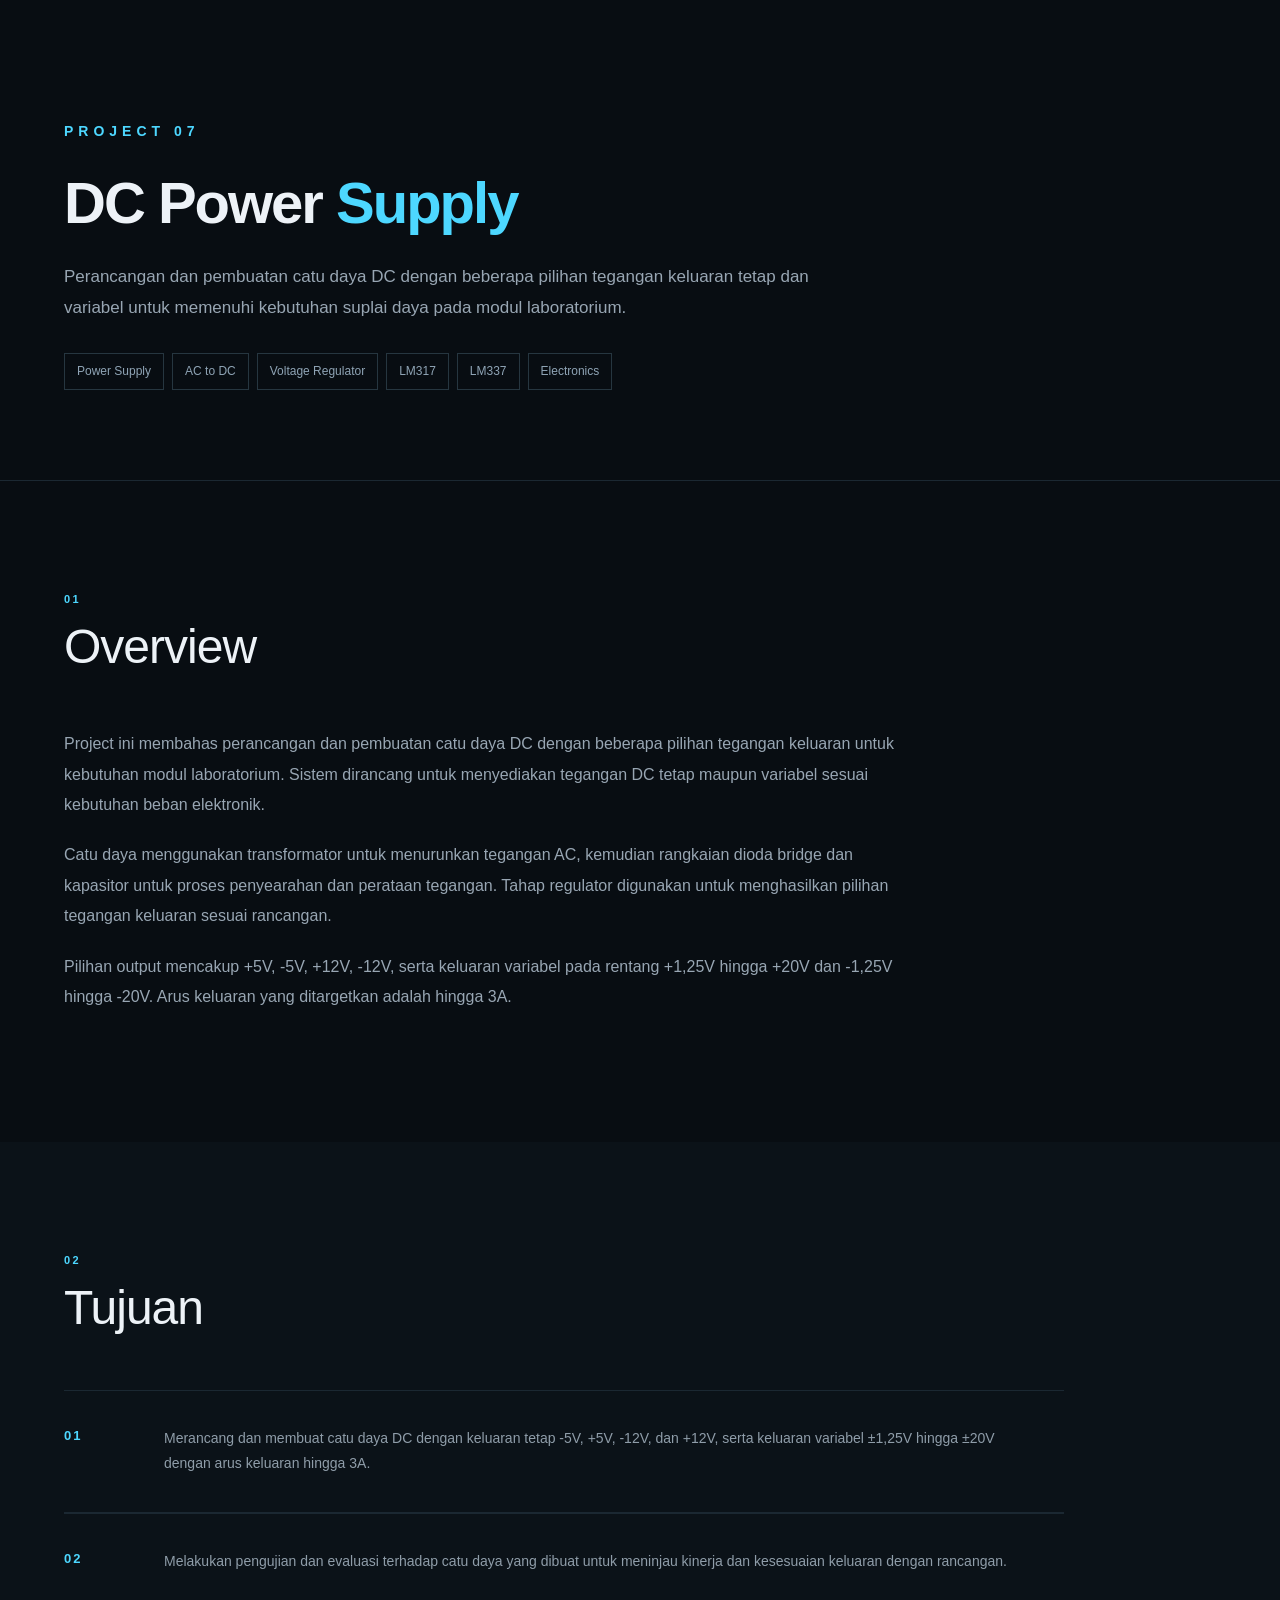
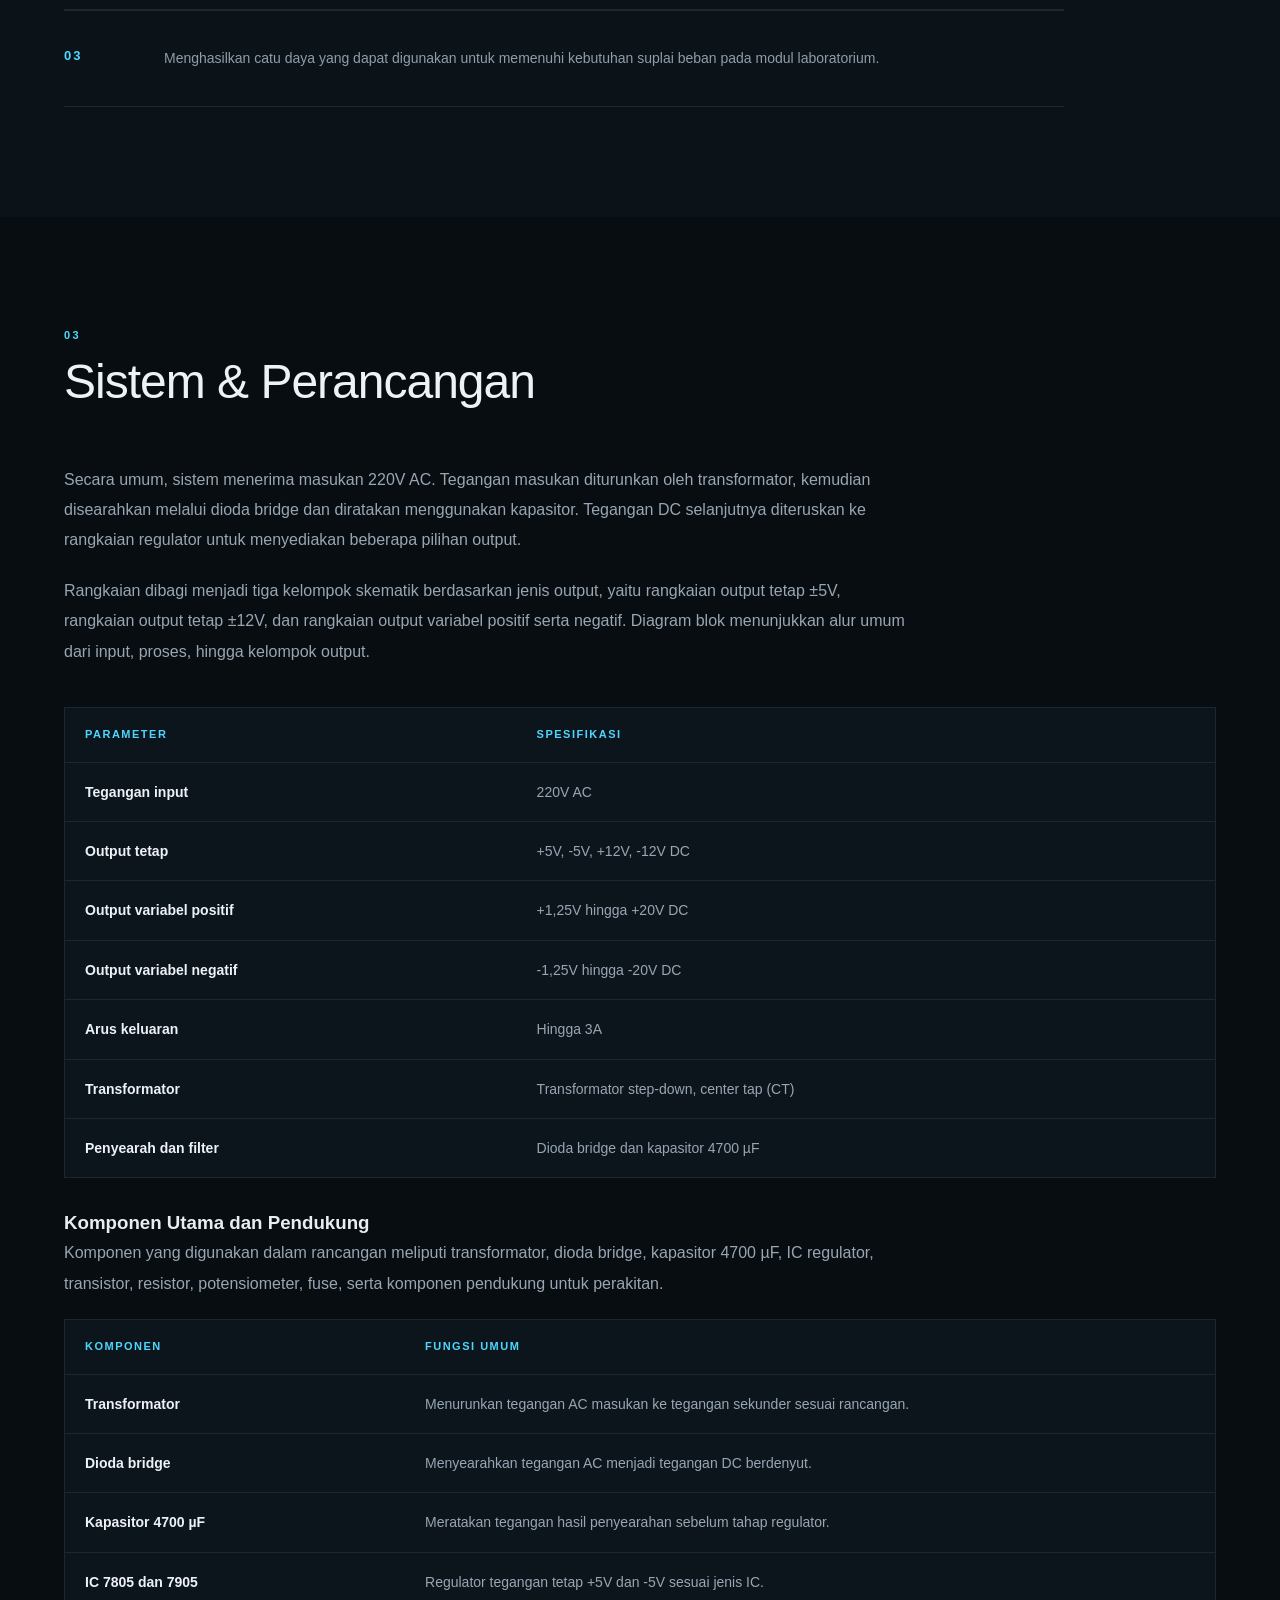
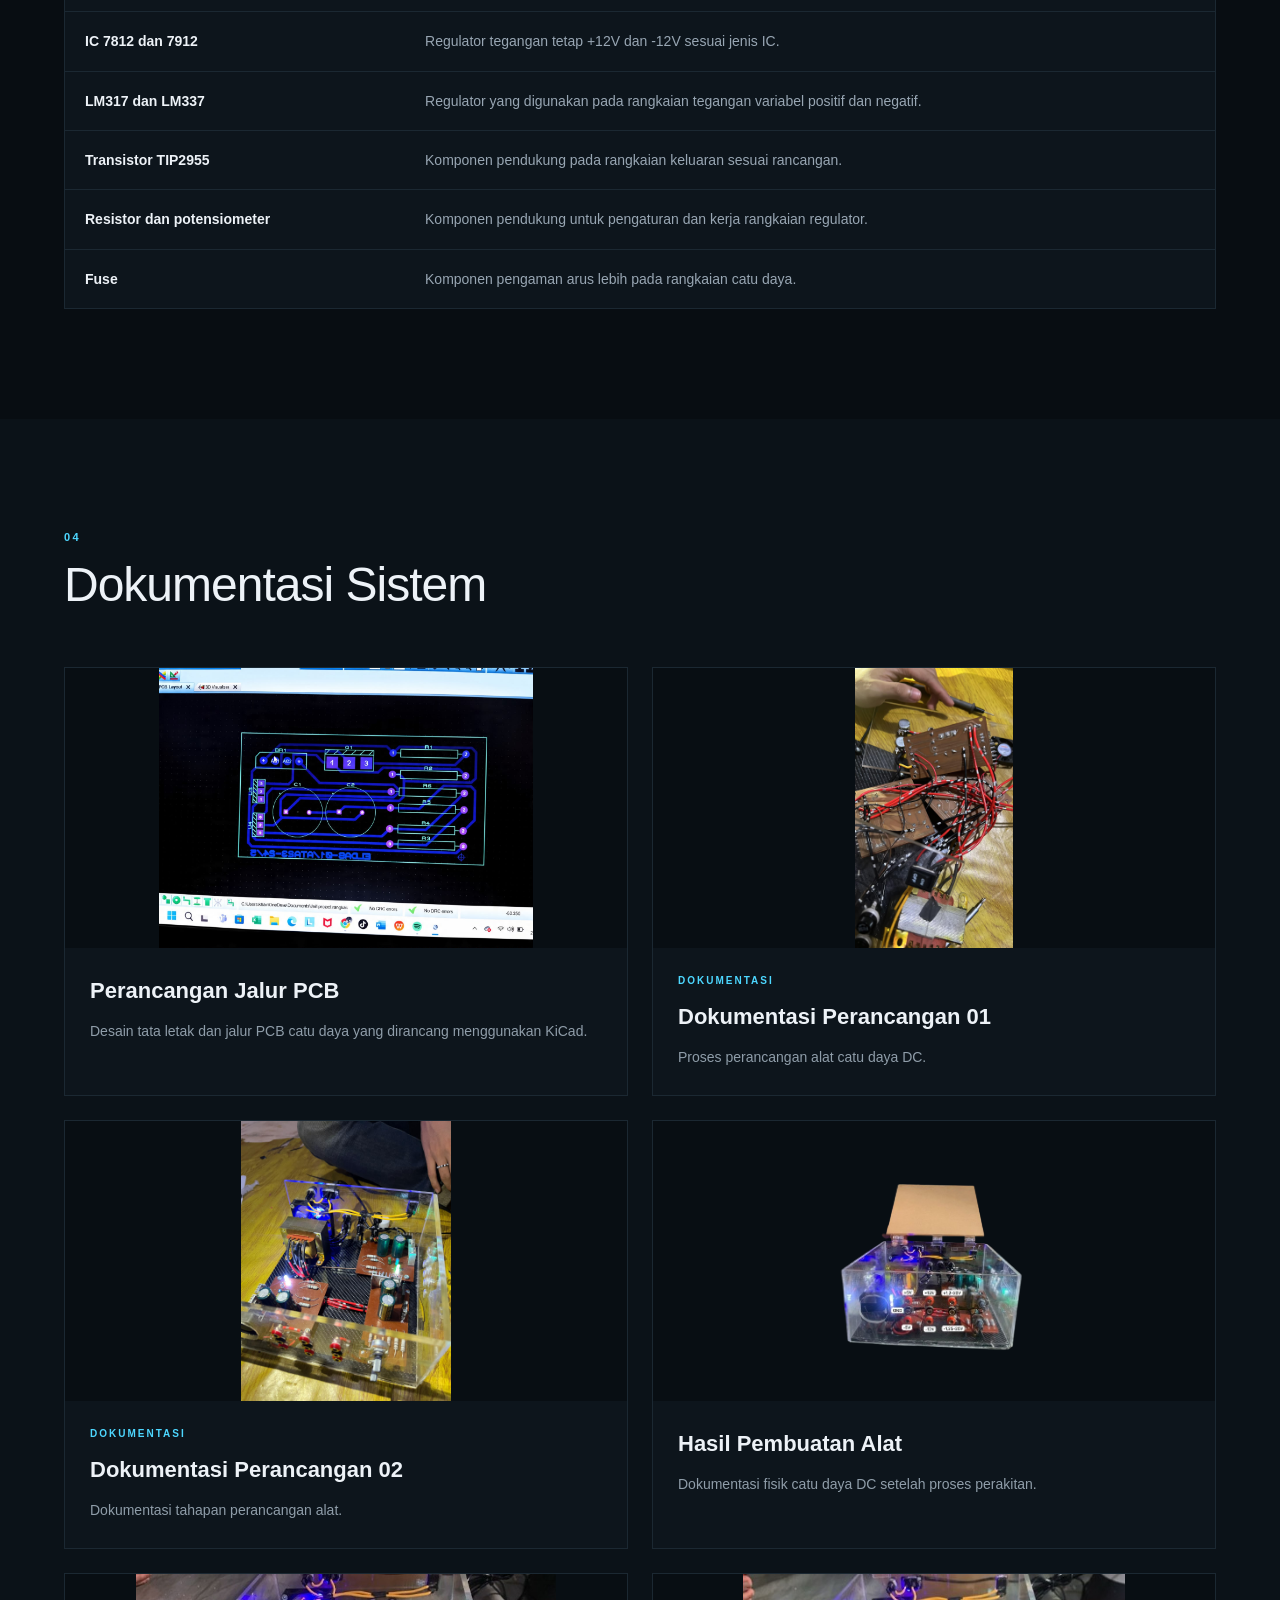
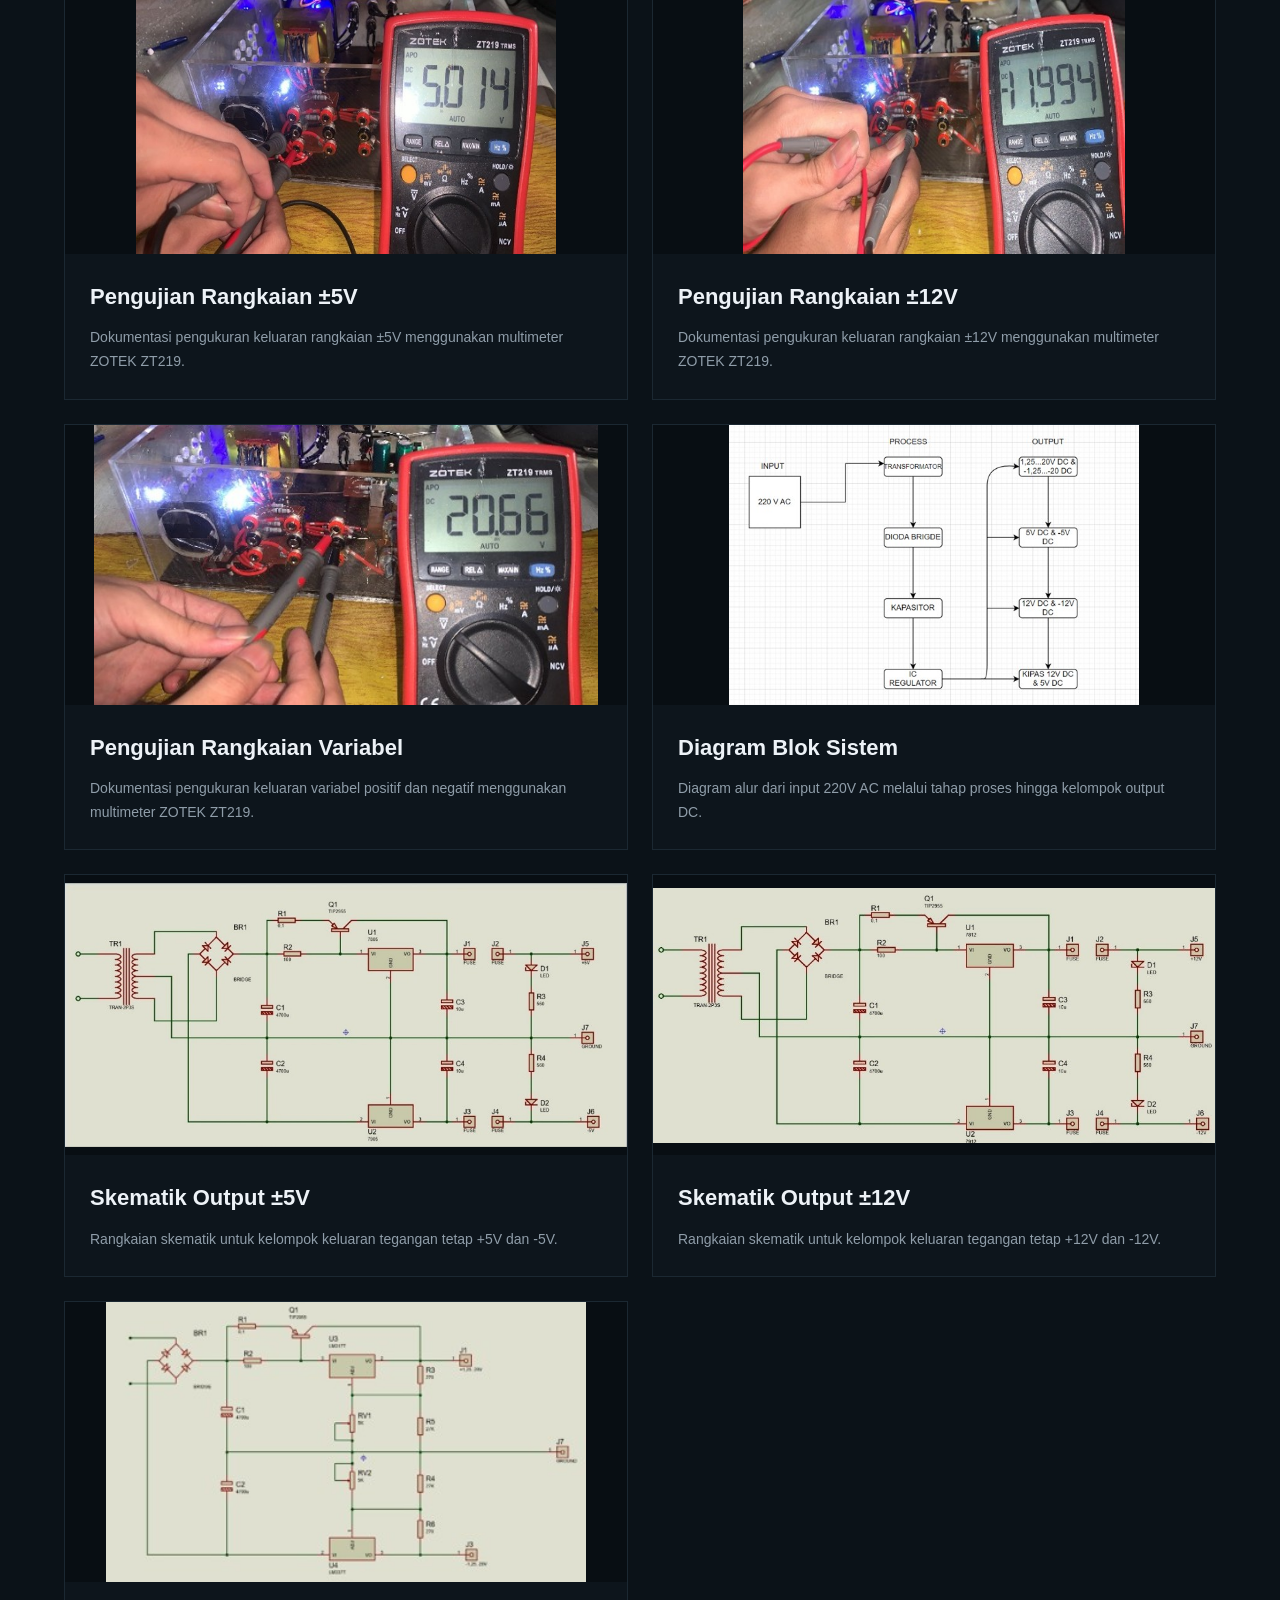
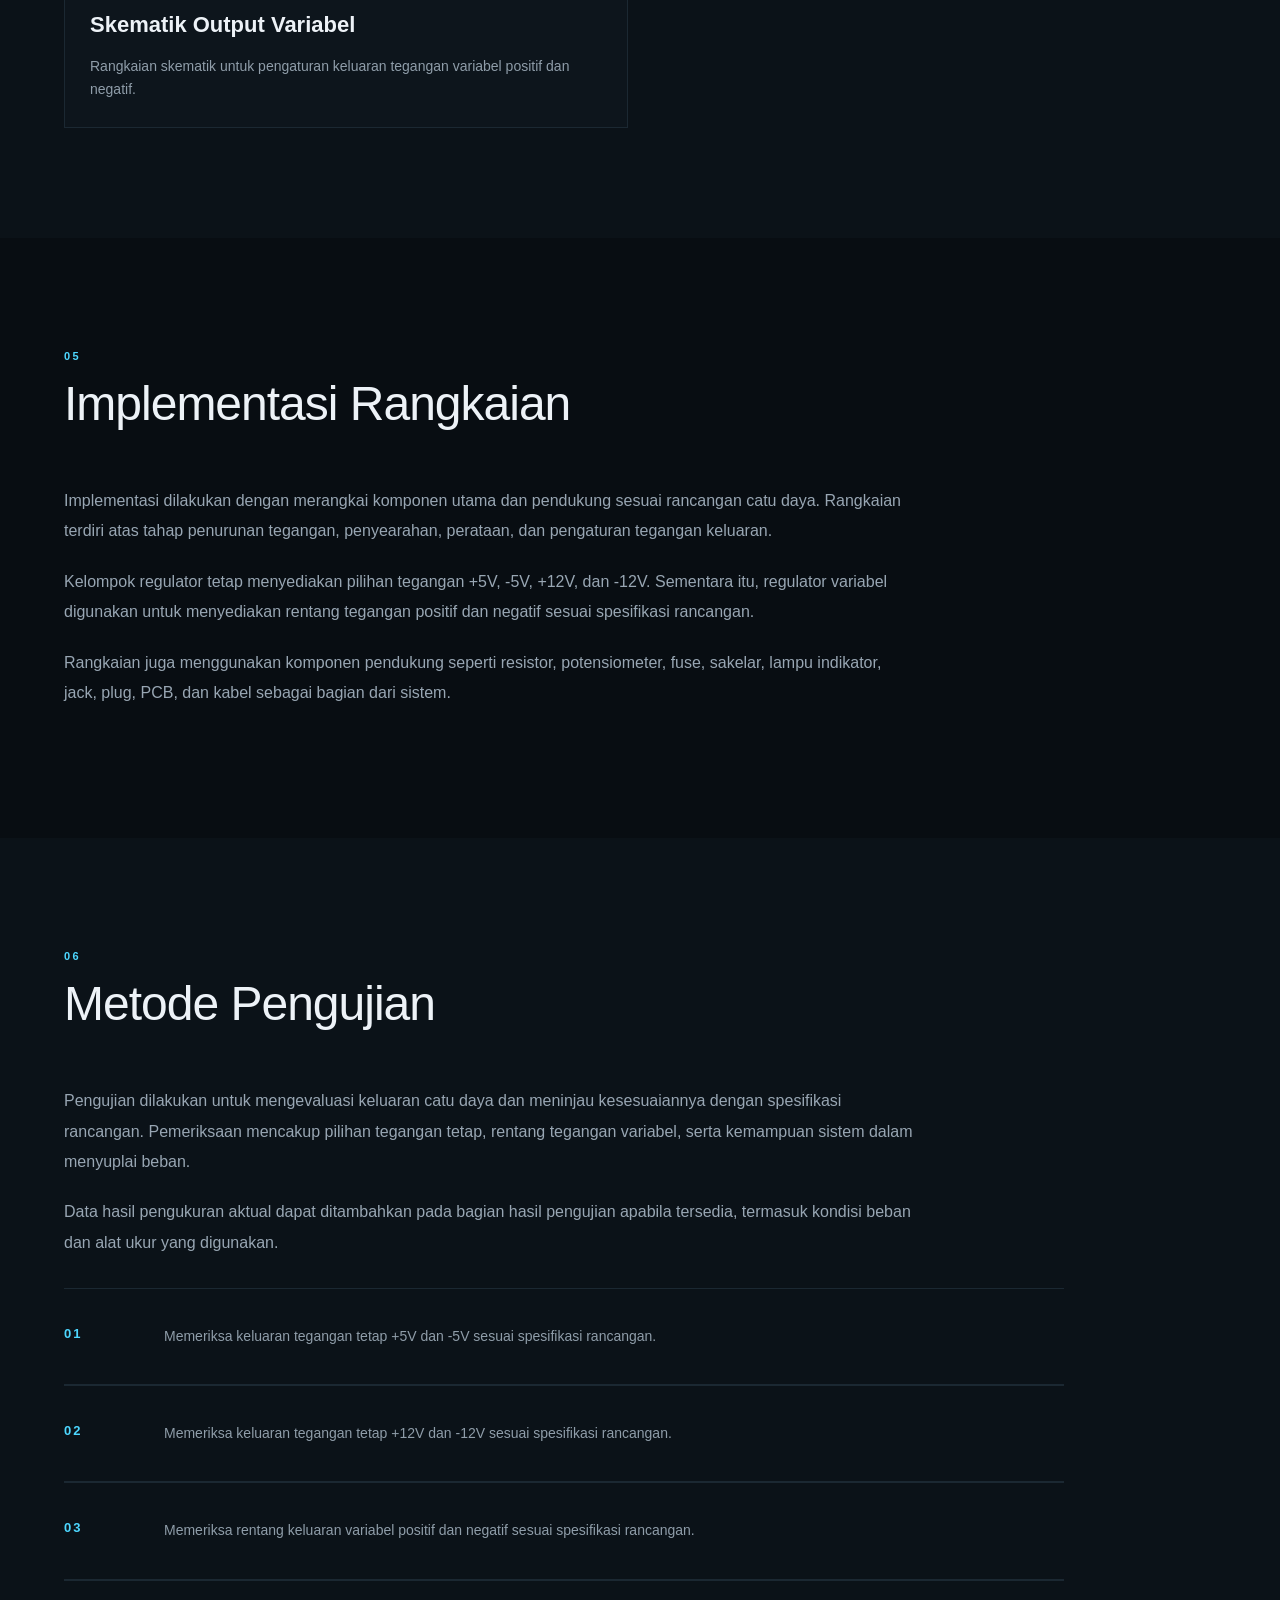
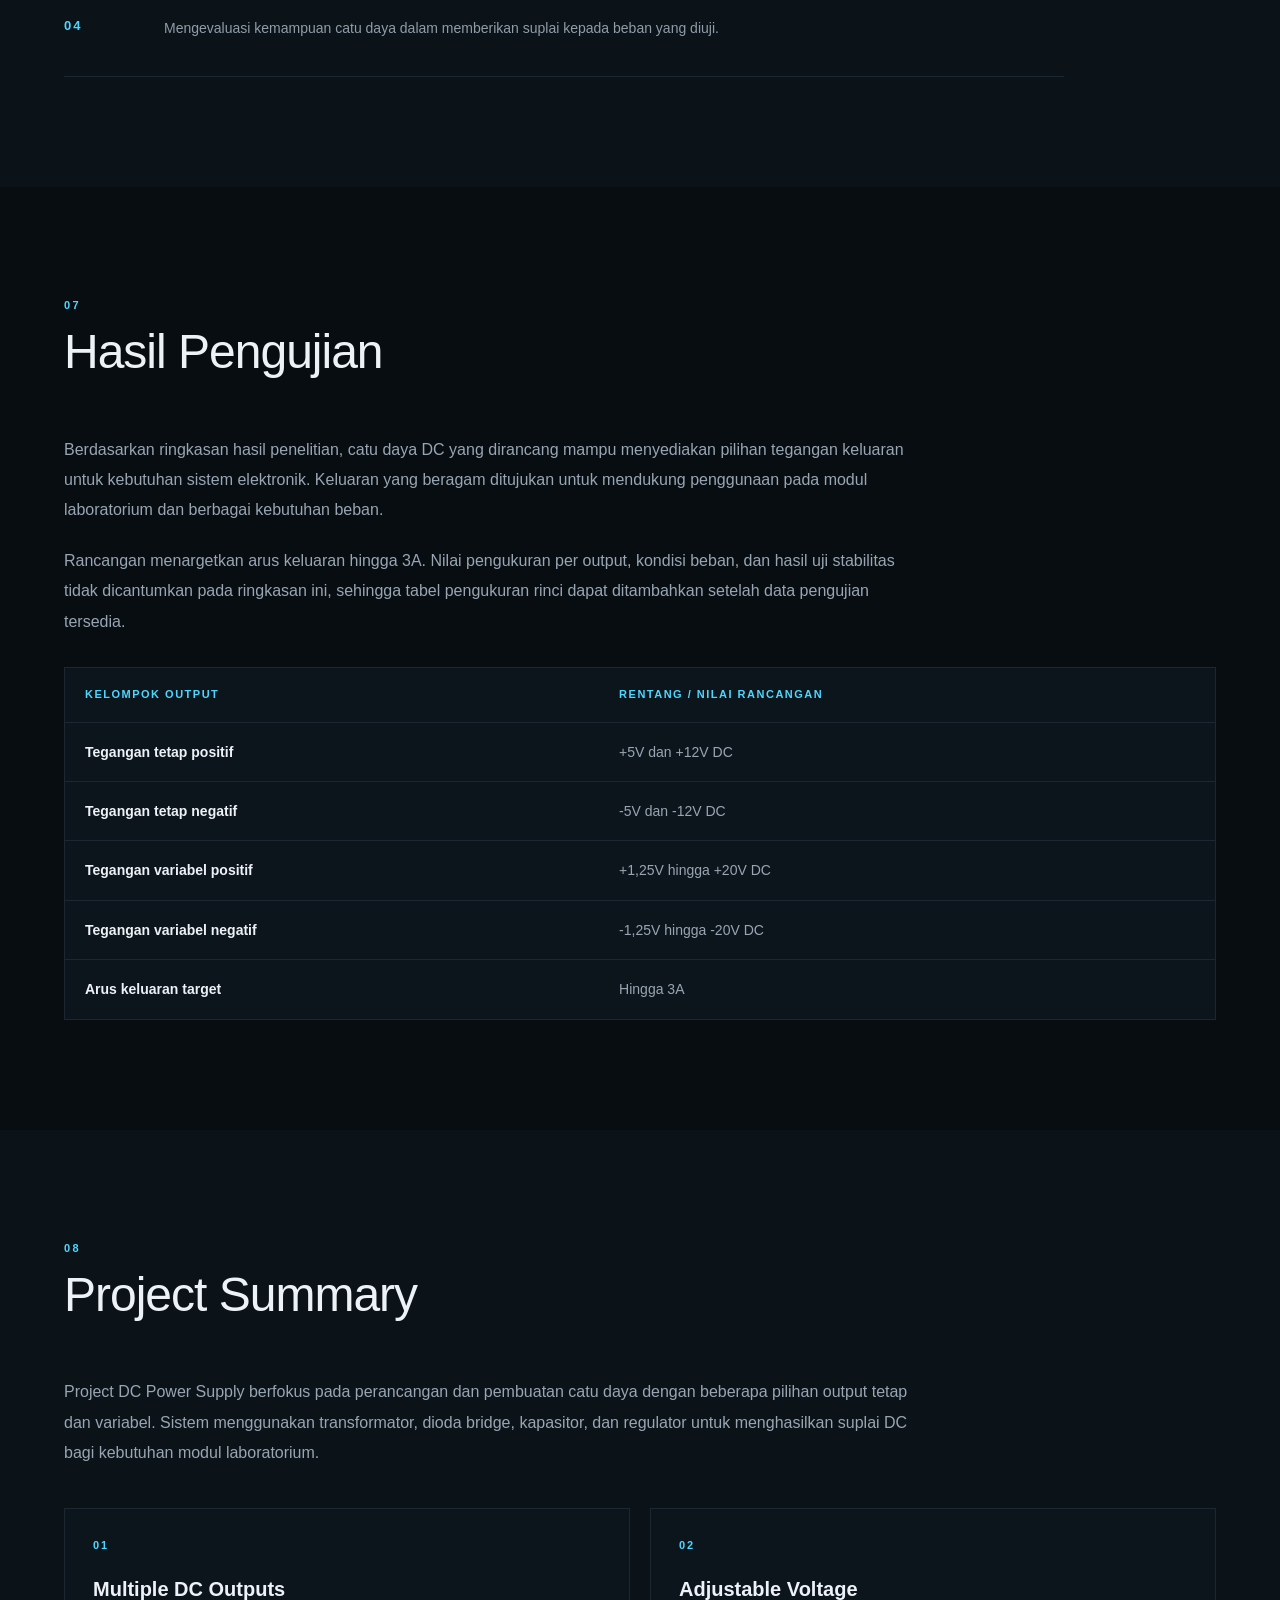
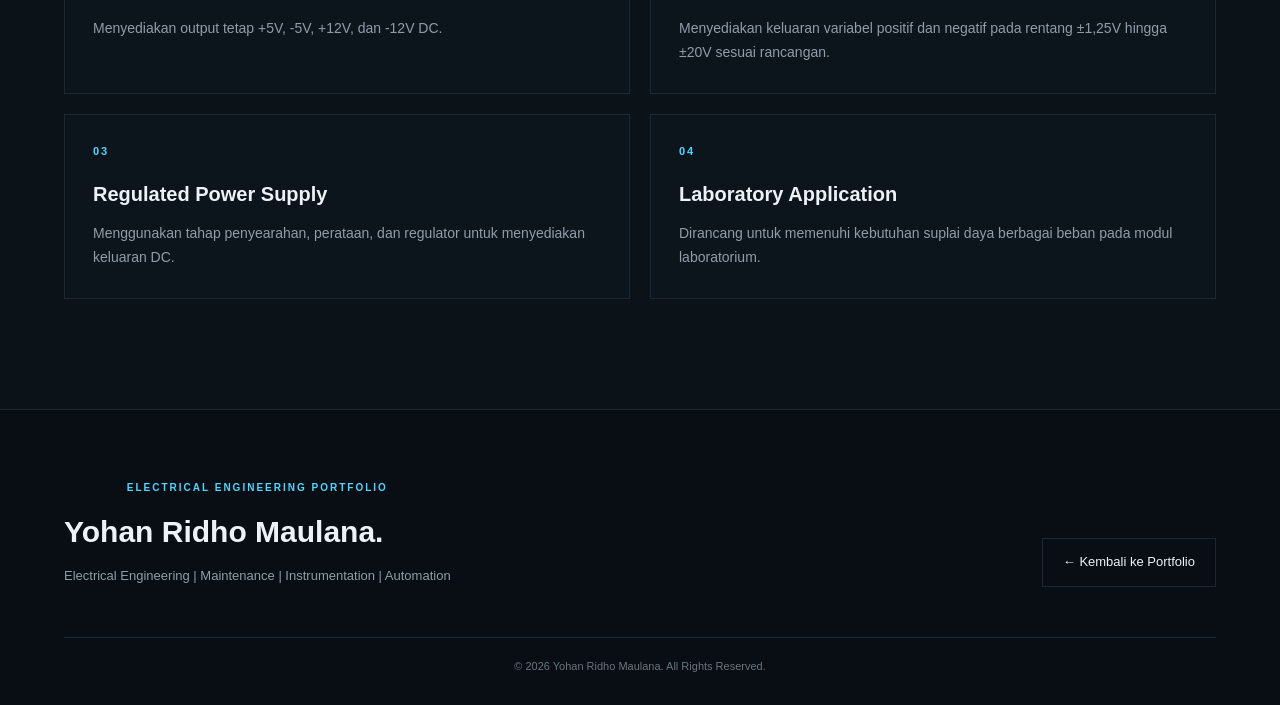
==== commit 30273d38: "Update print statement from 'Hello' to 'Goodbye'" ====
--- a/project-07.html
+++ b/project-07.html
@@ -196,7 +196,7 @@
 
                         <tr>
                             <td>Transformator</td>
-                            <td>Penurun tegangan AC</td>
+                            <td>Transformator step-down, center tap (CT)</td>
                         </tr>
 
                         <tr>
@@ -815,4 +815,4 @@
     </footer>
 
 </body>
-</html>+</html>
